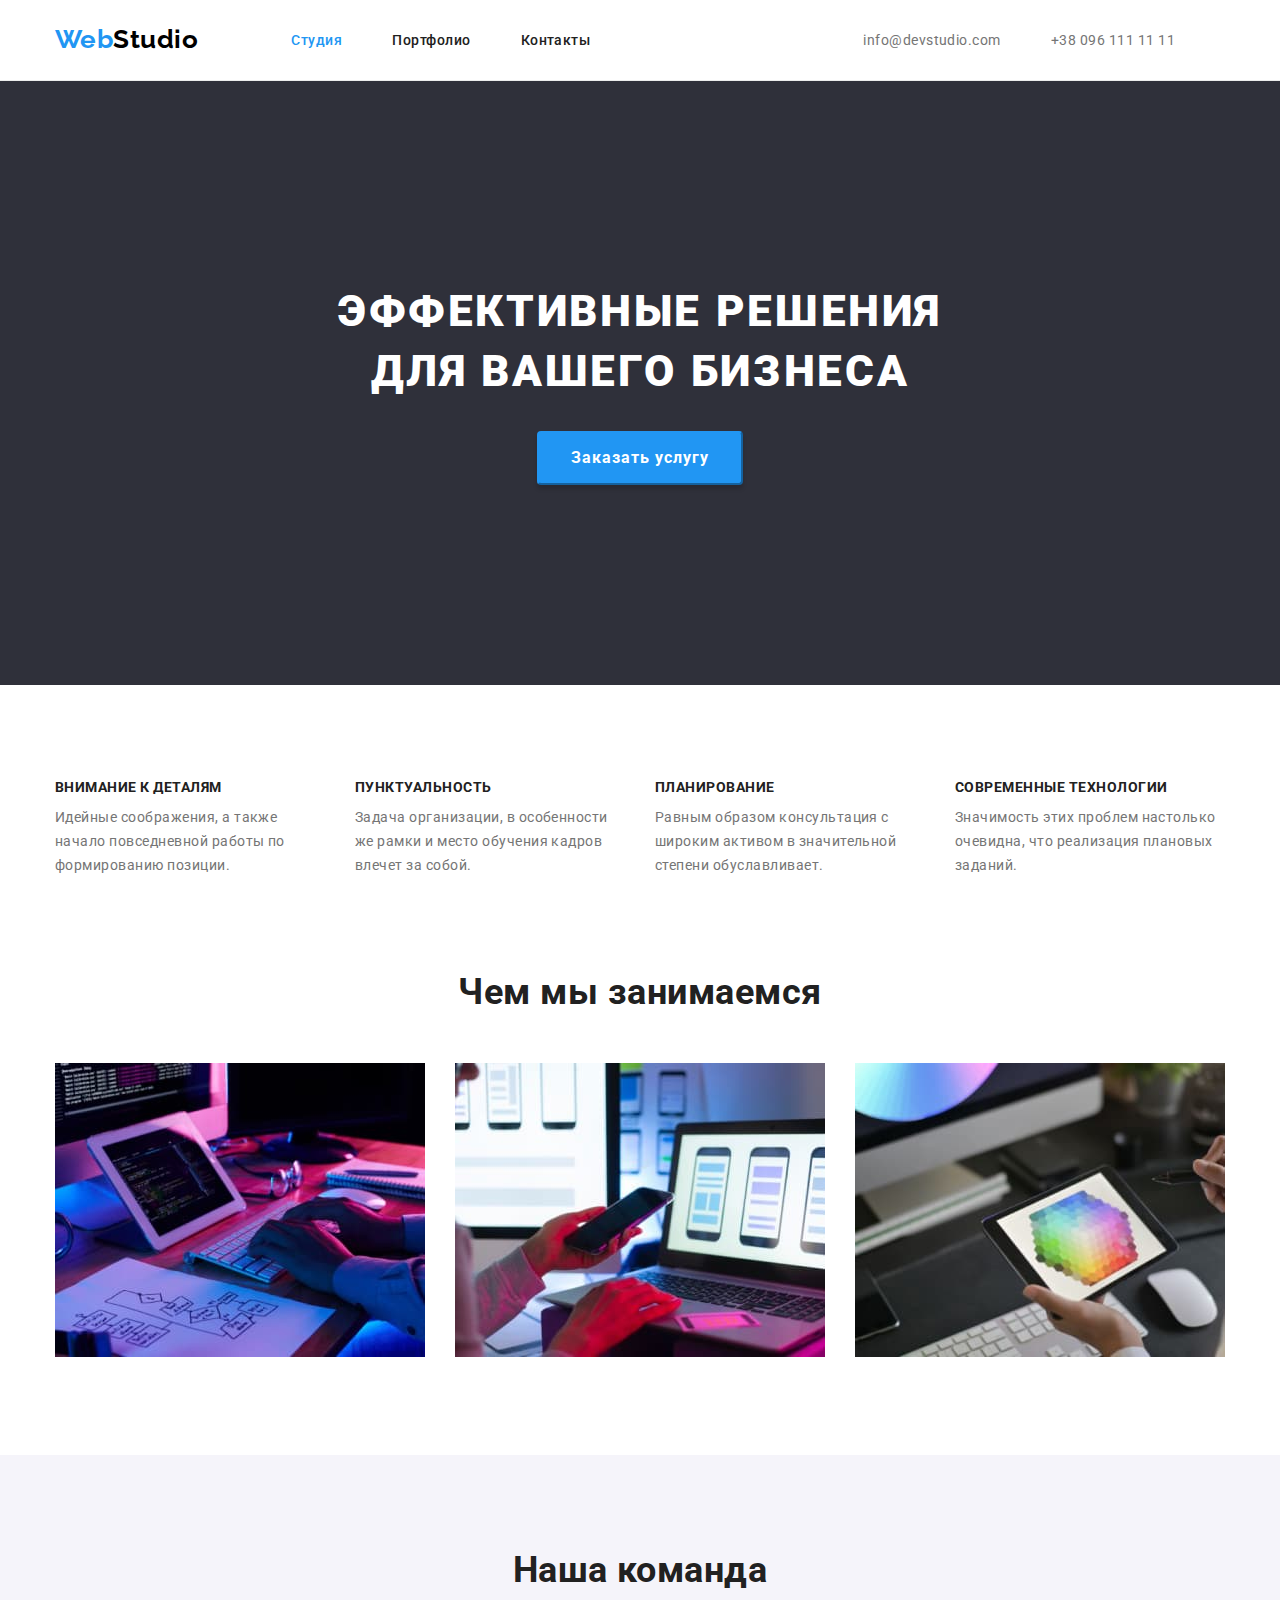
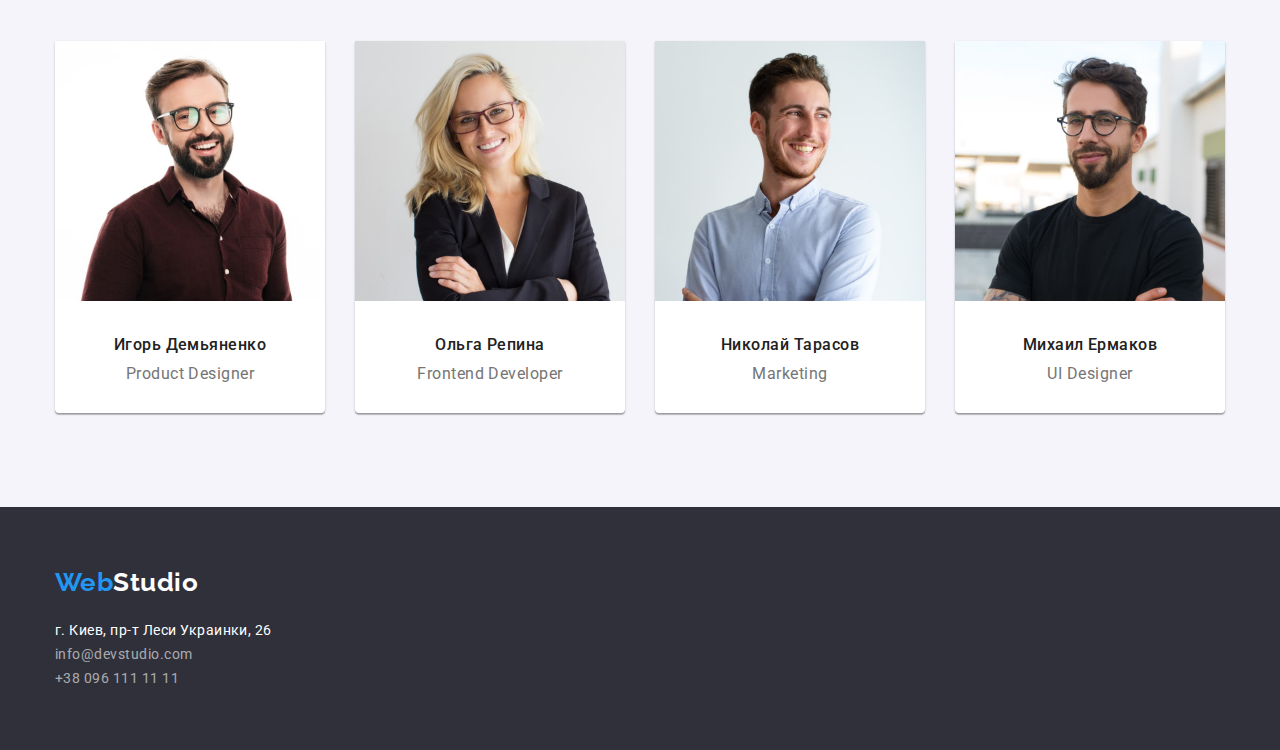
==== index.html @ a9035e8a "clone hw3" ====
<!DOCTYPE html>
<html lang="ru">
  <head>
    <meta charset="UTF-8" />
    <meta http-equiv="X-UA-Compatible" content="IE=edge" />
    <meta name="viewport" content="width=device-width, initial-scale=1.0" />
    <link rel="preconnect" href="https://fonts.googleapis.com" />
    <link rel="preconnect" href="https://fonts.gstatic.com" crossorigin />
    <link
      href="https://fonts.googleapis.com/css2?family=Raleway:wght@700&family=Roboto:wght@400;500;700;900&display=swap"
      rel="stylesheet"
    />
    <title>WebStudio</title>
    <link
      rel="stylesheet"
      href="https://cdnjs.cloudflare.com/ajax/libs/modern-normalize/1.0.0/modern-normalize.min.css"
    />
    <link rel="stylesheet" href="./css/styles.css" />
  </head>

  <!--  ===== HEADER ===== -->

  <body>
    <header class="header">
      <div class="container navigation">
        <nav class="navigation">
          <a class="logo" href="./index.html"
            >Web<span class="studio">Studio</span></a
          >

          <ul class="header-list navigation">
            <li class="header-list-item">
              <a class="header-link-current" href="./index.html">Студия</a>
            </li>
            <li class="header-list-item">
              <a class="header-link" href="./portfolio.html">Портфолио</a>
            </li>
            <li class="header-list-item">
              <a class="header-link" href="/">Контакты</a>
            </li>
          </ul>
        </nav>

        <ul class="header-contacts navigation">
          <li class="header-contacts-item">
            <a class="header-email" href="mailto:info@devstudio.com"
              >info@devstudio.com</a
            >
          </li>
          <li class="header-contacts-item">
            <a class="header-tel" href="tel:+380961111111">+38 096 111 11 11</a>
          </li>
        </ul>
      </div>
    </header>

    <!--  ===== HERO ===== -->

    <section class="hero">
      <h1 class="hero-title">
        Эффективные решения <br />
        для вашего бизнеса
      </h1>
      <button class="hero-button">Заказать услугу</button>
    </section>

    <!-- ====== FEATURES ===== -->

    <section class="features section">
      <div class="container">
        <h2 hidden class="features-title">features</h2>
        <ul class="features-list features">
          <li class="features-list-item">
            <h3 class="features-list-title">Внимание к деталям</h3>
            <p class="features-text">
              Идейные соображения, а также начало повседневной работы по
              формированию позиции.
            </p>
          </li>
          <li class="features-list-item">
            <h3 class="features-list-title">Пунктуальность</h3>
            <p class="features-text">
              Задача организации, в особенности же рамки и место обучения кадров
              влечет за собой.
            </p>
          </li>
          <li class="features-list-item">
            <h3 class="features-list-title">Планирование</h3>
            <p class="features-text">
              Равным образом консультация с широким активом в значительной
              степени обуславливает.
            </p>
          </li>
          <li class="features-list-item">
            <h3 class="features-list-title">Современные технологии</h3>
            <p class="features-text">
              Значимость этих проблем настолько очевидна, что реализация
              плановых заданий.
            </p>
          </li>
        </ul>
      </div>
    </section>

    <!-- ===== ABOUT ====== -->

    <section class="about section padding">
      <div class="container">
        <h2 class="about-title">Чем мы занимаемся</h2>
        <ul class="about-list">
          <li class="about-list-item">
            <img
              src="./images/img_1.jpg"
              alt="programer-working-his-desk-office"
              width="370"
            />
          </li>
          <li class="about-list-item">
            <img
              src="./images/img_2.jpg"
              alt="developing-application-smartphones"
              width="370"
            />
          </li>
          <li class="about-list-item">
            <img
              src="./images/img_3.jpg"
              alt="creative-artist-web-design"
              width="370"
            />
          </li>
        </ul>
      </div>
    </section>

    <!-- ===== TEAM ===== -->

    <section class="team section">
      <h2 class="team-title container">Наша команда</h2>
      <div class="container">
        <ul class="team-list">
          <li class="team-list-item">
            <img src="./images/pd.jpg" alt="Product Designer" width="270" />
            <div class="div-team">
              <h3 class="team-name">Игорь Демьяненко</h3>
              <p class="team-position">Product Designer</p>
            </div>
          </li>
          <li class="team-list-item">
            <img src="./images/fd.jpg" alt="Frontend Developer" width="270" />
            <div class="div-team">
              <h3 class="team-name">Ольга Репина</h3>
              <p class="team-position">Frontend Developer</p>
            </div>
          </li>
          <li class="team-list-item">
            <img src="./images/Marketing.jpg" alt="Marketing" width="270" />
            <div class="div-team">
              <h3 class="team-name">Николай Тарасов</h3>
              <p class="team-position">Marketing</p>
            </div>
          </li>
          <li class="team-list-item">
            <img src="./images/ui.jpg" alt="UI Designer" width="270" />
            <div class="div-team">
              <h3 class="team-name">Михаил Ермаков</h3>
              <p class="team-position">UI Designer</p>
            </div>
          </li>
        </ul>
      </div>
    </section>

    <!-- ===== FOOTER ===== -->

    <footer class="footer">
      <div class="container">
        <a class="footer-logo" href="./index.html"
          >Web<span class="footer-studio">Studio</span></a
        >
        <address class="address">
          <ul class="address-list">
            <li class="address-item">
              <a
                class="address-link"
                href="https://goo.gl/maps/VYnGPaPWPmDUomws7"
                target="_blank"
                rel="noopener nofollow no referrer"
              >
                г. Киев, пр-т Леси Украинки, 26</a
              >
            </li>
            <li class="address-item">
              <a class="footer-mail" href="mailto:info@devstudio.com"
                >info@devstudio.com</a
              >
            </li>
            <li class="address-item">
              <a class="footer-tel" href="tel:+380961111111"
                >+38 096 111 11 11</a
              >
            </li>
          </ul>
        </address>
      </div>
    </footer>
  </body>
</html>
---- css/styles.css ----
:root {
  --main-color: #212121;
  --subcolor: #757575;
  --accent-color: #2196f3;
  --bg-color: #ffffff;
  --bgc-hero: #2f303a;
  --bgc-btn-hover: #188ce8;
  --logo-studio: #000000;
  --bgc-team: #f5f4fa;
  --bgc-footer: #2f303a;
  --bgc-filter-btn: #f5f4fa;
}

/* ======= Body ======= */

* {
  margin: 0;
  padding: 0;
  list-style: none;
}

*,
*::before,
*::after {
  box-sizing: border-box;
}

body {
  font-family: "Roboto", sans-serif;
  background-color: var(--bg-color);
  letter-spacing: 0.03em;
  line-height: 1.14;
}

.container {
  width: 1200px;
  margin-left: auto;
  margin-right: auto;
  padding-left: 15px;
  padding-right: 15px;
}

.section {
  padding-top: 94px;
  padding-bottom: 94px;
}

/* ======= Header ======= */

.header {
  display: flex;
  align-items: center;
  border-bottom: 1px solid #ececec;
}

.navigation {
  display: flex;
  align-items: center;
}

.logo {
  font-family: "Raleway", sans-serif;
  font-weight: 700;
  font-size: 26px;
  line-height: calc(31 / 26);
  text-decoration: none;
  color: var(--accent-color);
  padding-top: 24px;
  padding-bottom: 25px;
}

.studio {
  color: var(--logo-studio);
}

.header-list,
.header-contacts {
  list-style: none;
}
.header-list {
  margin-left: 93px;
}

.header-list-item:not(:last-child) {
  margin-right: 50px;
}

.header-link {
  font-weight: 500;
  font-size: 14px;
  text-decoration: none;
  color: var(--main-color);
  padding-top: 32px;
  padding-bottom: 32px;
}

.header-link:hover,
.header-link:focus,
.header-link-current {
  font-weight: 500;
  font-size: 14px;
  color: var(--accent-color);
}

.header-link-current {
  text-decoration: none;
  padding-top: 32px;
  padding-bottom: 32px;
}

.header-contacts {
  margin-left: auto;
}

.header-contacts-item {
  margin-right: 50px;
}

.header-email,
.header-tel {
  font-size: 14px;
  color: var(--subcolor);
  text-decoration: none;
  padding-top: 32px;
  padding-bottom: 32px;
}

.header-email:hover,
.header-email:focus,
.header-tel:hover,
.header-tel:focus {
  color: var(--accent-color);
}

/* ======= HERO ======= */
.hero {
  background: var(--bgc-hero);
  text-align: center;
  padding-top: 200px;
  padding-bottom: 200px;
}

.hero-title {
  color: var(--bg-color);
  font-weight: 900;
  font-size: 44px;
  line-height: calc(60 / 44);
  letter-spacing: 0.06em;
  text-transform: uppercase;
  margin-bottom: 30px;
}

.hero-button {
  border-radius: 4px;
  padding: 10px 32px;
  min-width: 200px;

  color: var(--bg-color);
  background-color: var(--accent-color);
  border-color: var(--accent-color);

  font-family: inherit;
  font-weight: 700;
  font-size: 16px;
  line-height: calc(30 / 16);
  letter-spacing: 0.06em;
  box-shadow: 0px 4px 4px rgba(0, 0, 0, 0.15);

  display: inline-block;
  align-items: center;
  text-align: center;
  cursor: pointer;
}

.hero-button:hover,
.hero-button:focus {
  background-color: var(--bgc-btn-hover);
  border-color: var(--bgc-btn-hover);
}

/* ======= FEATURES ======= */

.features {
  display: flex;
  align-items: center;
}

.features-list-item:not(:last-child) {
  margin-right: 30px;
}
.features-list-item {
  min-width: 270px;
}

.features-list-title {
  font-weight: 700;
  font-size: 14px;
  line-height: calc(16 / 14);
  text-transform: uppercase;
  margin-bottom: 10px;

  color: var(--main-color);
}

.features-text {
  font-weight: 400;
  font-size: 14px;
  line-height: calc(24 / 14);
  color: var(--subcolor);
}

/* ======= ABOUT ======= */
.padding {
  padding-top: 0%;
}

.about-title {
  font-weight: 700;
  font-size: 36px;
  line-height: calc(42 / 36);
  text-align: center;
  color: var(--main-color);
  margin-bottom: 50px;
}

.about-list {
  display: flex;
  align-items: center;
  list-style: none;
}

.about-list-item:not(:last-child) {
  margin-right: 30px;
}
/* ======= TEAM ======= */

.team {
  background: var(--bgc-team);
}

.team-title {
  font-weight: 700;
  font-size: 36px;
  line-height: calc(42 / 36);
  text-align: center;
  color: var(--main-color);
  padding-bottom: 50px;
}

.team-list {
  list-style: none;
  display: flex;
}

.team-list-item {
  width: 270px;
  left: 215px;
  top: 1635px;
  background-color: var(--bg-color);
  margin-right: 30px;
  box-shadow: 0px 1px 3px rgba(0, 0, 0, 0.12), 0px 1px 1px rgba(0, 0, 0, 0.14),
    0px 2px 1px rgba(0, 0, 0, 0.2);
  border-radius: 0px 0px 4px 4px;
}

.team-name {
  font-weight: 500;
  font-size: 16px;
  line-height: calc(19 / 16);
  text-align: center;
  color: var(--main-color);
}

.team-position {
  font-weight: 400;
  font-size: 16px;
  line-height: calc(19 / 16);
  text-align: center;
  color: var(--subcolor);
  padding-top: 10px;
}

.div-team {
  padding-top: 30px;
  padding-bottom: 30px;
}

/* ======= Footer ======= */

.footer {
  background: var(--bgc-footer);
  padding-top: 60px;
  padding-bottom: 60px;
}

.footer-logo {
  font-family: "Raleway";
  font-weight: 700;
  font-size: 26px;
  line-height: calc(31 / 26);
  text-decoration: none;
  color: var(--accent-color);
}

.footer-studio {
  color: var(--bg-color);
}

.address-list {
  margin-top: 20px;
  list-style: none;
}

.address-link {
  text-decoration: none;
  font-family: inherit;
  font-style: normal;
  font-weight: 400;
  font-size: 14px;
  line-height: calc(24 / 14);
  letter-spacing: inherit;
  color: var(--bg-color);
  margin-bottom: 9px;
}

.footer-tel,
.footer-mail {
  text-decoration: none;
  font-family: inherit;
  font-style: normal;
  font-weight: 400;
  font-size: 14px;
  line-height: calc(24 / 14);
  letter-spacing: inherit;
  margin-bottom: 9px;

  color: rgba(255, 255, 255, 0.6);
}

.footer-tel:hover,
.footer-mail:hover,
.footer-tel:focus,
.footer-mail:focus {
  color: var(--accent-color);
}

/* ===== PORTFOLIO ====== */
.filter-list {
  list-style: none;
  display: flex;
  justify-content: center;
  margin-bottom: 50px;
}

.filter-button {
  font-family: inherit;
  font-weight: 500;
  font-size: 16px;
  line-height: calc(26 / 16);
  letter-spacing: inherit;
  color: var(--main-color);
  cursor: pointer;
  background: var(--bgc-filter-btn);
  text-align: center;
  margin-left: 8px;
  padding-left: 22px;
  padding-right: 22px;
  padding-top: 6px;
  padding-bottom: 6px;
  border-radius: 4px;
  border: solid 1px #eeeeee;
  box-shadow: 0px 4px 4px rgba(0, 0, 0, 0.25);
}

.filter-button:hover,
.filter-button:focus {
  color: var(--bg-color);
  background-color: var(--accent-color);
  border-color: #2196f3;
}

.filter-button-current {
  font-family: inherit;
  font-weight: 500;
  font-size: 16px;
  line-height: calc(26 / 16);
  text-align: center;
  letter-spacing: inherit;
  cursor: pointer;
  padding-left: 22px;
  padding-right: 22px;
  padding-top: 6px;
  padding-bottom: 6px;

  border-color: #2196f3;
  color: var(--bg-color);
  background-color: var(--accent-color);
  box-shadow: 0px 3px 1px rgba(0, 0, 0, 0.1), 0px 1px 2px rgba(0, 0, 0, 0.08),
    0px 2px 2px rgba(0, 0, 0, 0.12);
  border-radius: 4px;
}

/* ===== WORKS ====== */

.works-list {
  list-style: none;
  display: flex;
  flex-wrap: wrap;
}

.works-title {
  font-weight: 700;
  font-size: 18px;
  line-height: calc(36 / 18);
  letter-spacing: 0.06em;
  color: var(--main-color);
  padding-bottom: 4px;
}

.works-text {
  font-weight: 400;
  font-size: 16px;
  line-height: calc(30 / 16);
  color: var(--subcolor);
}

.works-list-item {
  background-color: var(--bg-color);
  border: 1px solid #eeeeee;
  width: 370px;
  margin-right: 30px;
  margin-bottom: 30px;
}

.works-list-item:not(:last-child) {
  margin-right: 30px;
}

.works-list-item:nth-child(3n) {
  margin-right: 0px;
}

.works-list-item:nth-last-child(-n + 3) {
  margin-bottom: 0px;
}

.div-works {
  padding-top: 20px;
  padding-bottom: 20px;
  padding-left: 24px;
  padding-right: 24px;
}
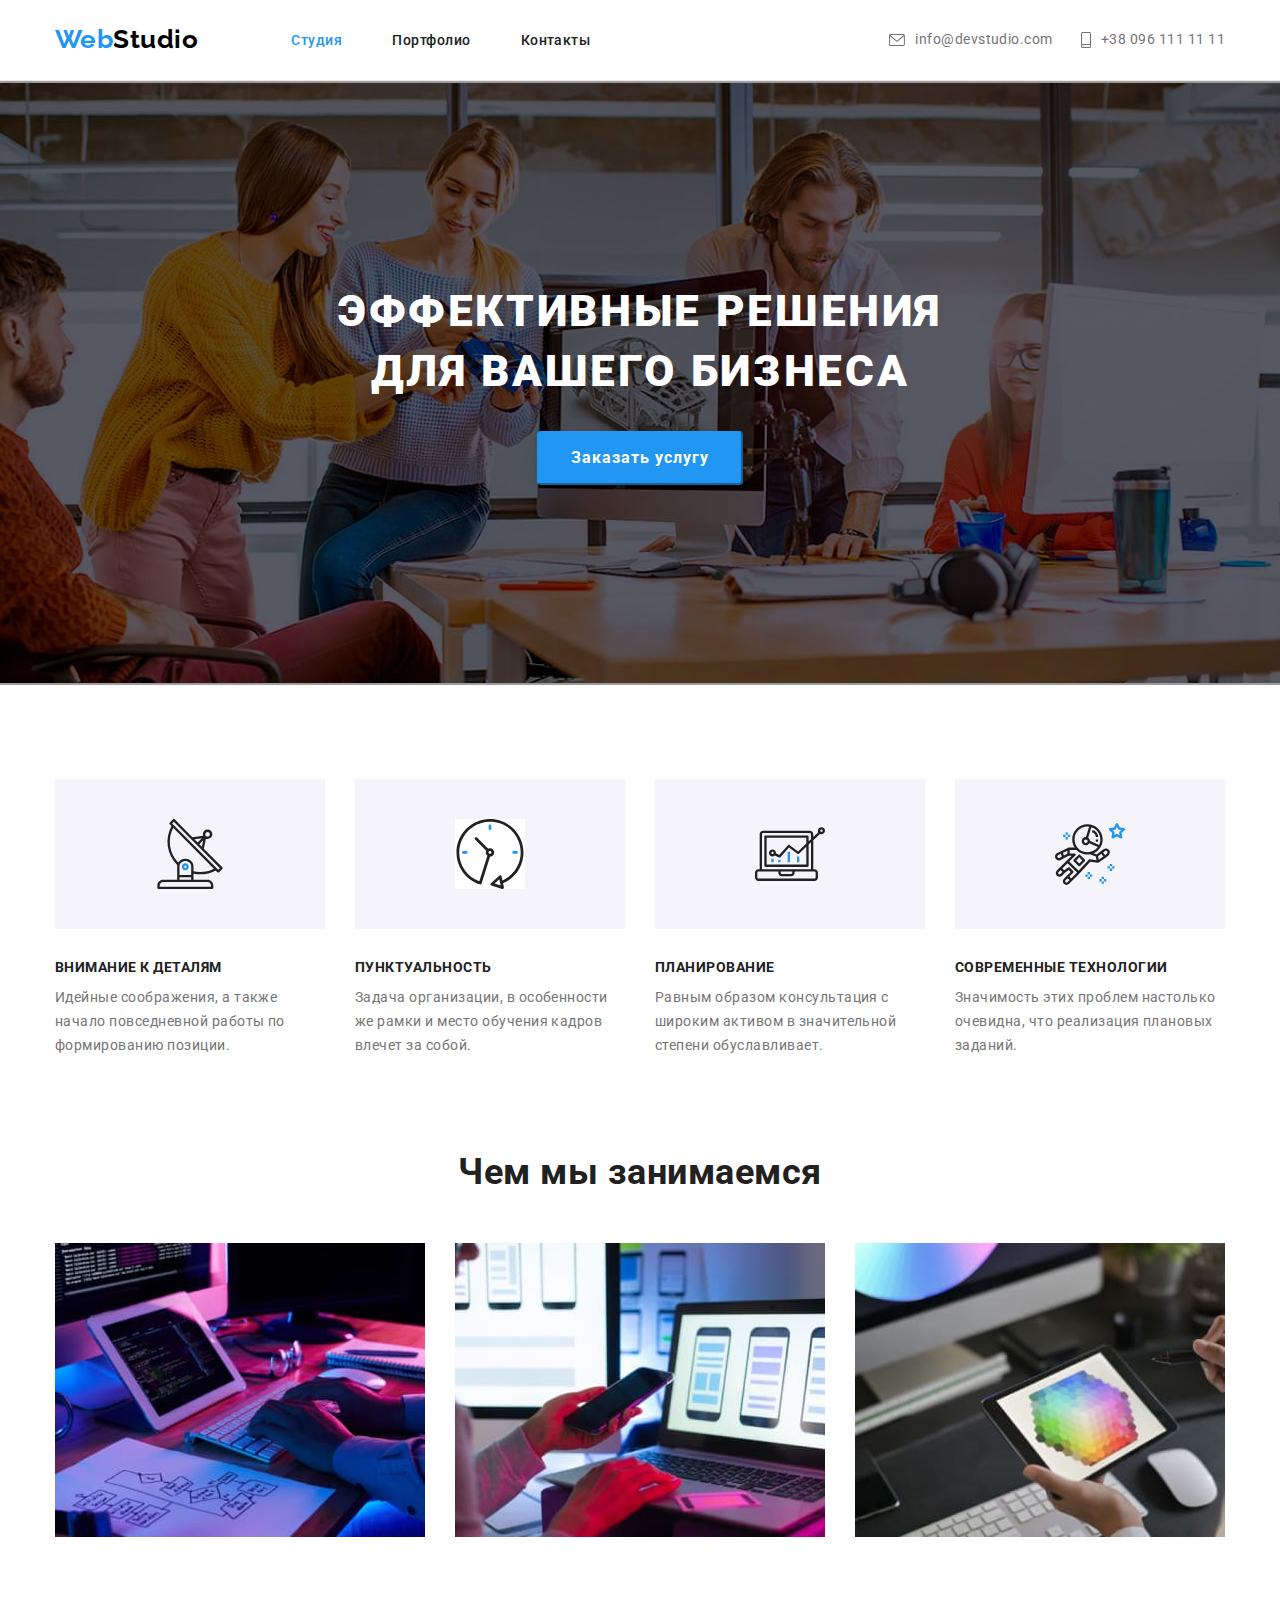
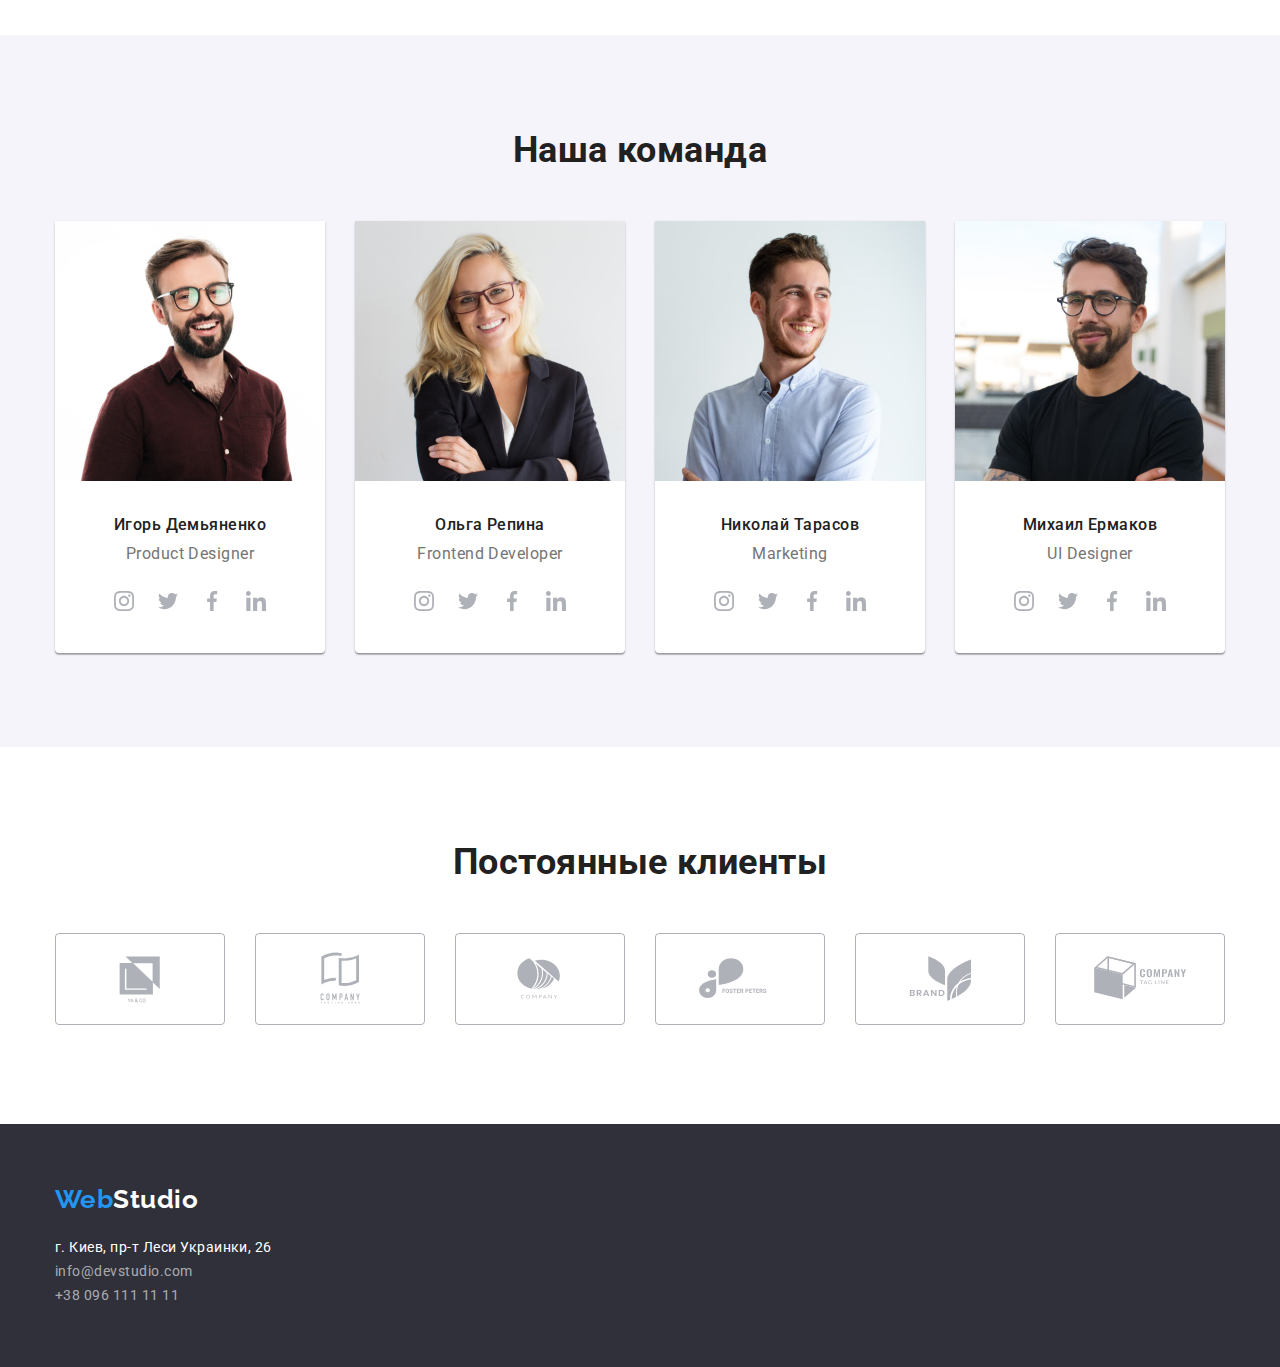
==== commit 6c9095bb: "almost..." ====
--- a/index.html
+++ b/index.html
@@ -43,12 +43,19 @@
 
         <ul class="header-contacts navigation">
           <li class="header-contacts-item">
-            <a class="header-email" href="mailto:info@devstudio.com"
+            <a class="header-email" href="mailto:info@devstudio.com">
+              <svg class="email-icon">
+                <use href="./images/icons.svg#envelope"></use></svg
               >info@devstudio.com</a
             >
           </li>
           <li class="header-contacts-item">
-            <a class="header-tel" href="tel:+380961111111">+38 096 111 11 11</a>
+            <a class="header-tel" href="tel:+380961111111">
+              <svg class="phone-icon">
+                <use href="./images/icons.svg#phone"></use>
+              </svg>
+              +38 096 111 11 11</a
+            >
           </li>
         </ul>
       </div>
@@ -69,6 +76,29 @@
     <section class="features section">
       <div class="container">
         <h2 hidden class="features-title">features</h2>
+        <ul class="clients-list">
+          <li class="clients-list-item">
+            <svg class="clients-icon">
+              <use href="./images/icons.svg#antenna"></use>
+            </svg>
+          </li>
+          <li class="clients-list-item">
+            <svg class="clients-icon">
+              <use href="./images/icons.svg#clock"></use>
+            </svg>
+          </li>
+          <li class="clients-list-item">
+            <svg class="clients-icon">
+              <use href="./images/icons.svg#diagram"></use>
+            </svg>
+          </li>
+          <li class="clients-list-item">
+            <svg class="clients-icon">
+              <use href="./images/icons.svg#astronaut"></use>
+            </svg>
+          </li>
+        </ul>
+
         <ul class="features-list features">
           <li class="features-list-item">
             <h3 class="features-list-title">Внимание к деталям</h3>
@@ -144,6 +174,33 @@
             <div class="div-team">
               <h3 class="team-name">Игорь Демьяненко</h3>
               <p class="team-position">Product Designer</p>
+              <ul class="social-net-list">
+                <li class="social-net-item">
+                  <a class="social-link" href="http://www.instagram.com">
+                    <svg class="social-net-icon" width="20" height="20">
+                      <use href="./images/icons.svg#instagram"></use>
+                    </svg>
+                  </a>
+                </li>
+                <li class="social-net-item">
+                  <a class="social-link" href="http://www.twitter.com"
+                    ><svg class="social-net-icon" width="20" height="20">
+                      <use href="./images/icons.svg#twitter"></use></svg
+                  ></a>
+                </li>
+                <li class="social-net-item">
+                  <a class="social-link" href="http://www.facebook.com"
+                    ><svg class="social-net-icon" width="20" height="20">
+                      <use href="./images/icons.svg#fb"></use></svg
+                  ></a>
+                </li>
+                <li class="social-net-item">
+                  <a class="social-link" href="http://www.linkedin.com"
+                    ><svg class="social-net-icon" width="20" height="20">
+                      <use href="./images/icons.svg#linkedin"></use></svg
+                  ></a>
+                </li>
+              </ul>
             </div>
           </li>
           <li class="team-list-item">
@@ -151,6 +208,33 @@
             <div class="div-team">
               <h3 class="team-name">Ольга Репина</h3>
               <p class="team-position">Frontend Developer</p>
+              <ul class="social-net-list">
+                <li>
+                  <a class="social-link" href="http://www.instagram.com">
+                    <svg class="social-net-icon" width="20" height="20">
+                      <use href="./images/icons.svg#instagram"></use>
+                    </svg>
+                  </a>
+                </li>
+                <li>
+                  <a class="social-link" href="http://www.twitter.com"
+                    ><svg class="social-net-icon" width="20" height="20">
+                      <use href="./images/icons.svg#twitter"></use></svg
+                  ></a>
+                </li>
+                <li>
+                  <a class="social-link" href="http://www.facebook.com"
+                    ><svg class="social-net-icon" width="20" height="20">
+                      <use href="./images/icons.svg#fb"></use></svg
+                  ></a>
+                </li>
+                <li>
+                  <a class="social-link" href="http://www.linkedin.com"
+                    ><svg class="social-net-icon" width="20" height="20">
+                      <use href="./images/icons.svg#linkedin"></use></svg
+                  ></a>
+                </li>
+              </ul>
             </div>
           </li>
           <li class="team-list-item">
@@ -158,6 +242,33 @@
             <div class="div-team">
               <h3 class="team-name">Николай Тарасов</h3>
               <p class="team-position">Marketing</p>
+              <ul class="social-net-list">
+                <li>
+                  <a class="social-link" href="http://www.instagram.com">
+                    <svg class="social-net-icon" width="20" height="20">
+                      <use href="./images/icons.svg#instagram"></use>
+                    </svg>
+                  </a>
+                </li>
+                <li>
+                  <a class="social-link" href="http://www.twitter.com"
+                    ><svg class="social-net-icon" width="20" height="20">
+                      <use href="./images/icons.svg#twitter"></use></svg
+                  ></a>
+                </li>
+                <li>
+                  <a class="social-link" href="http://www.facebook.com"
+                    ><svg class="social-net-icon" width="20" height="20">
+                      <use href="./images/icons.svg#fb"></use></svg
+                  ></a>
+                </li>
+                <li>
+                  <a class="social-link" href="http://www.linkedin.com"
+                    ><svg class="social-net-icon" width="20" height="20">
+                      <use href="./images/icons.svg#linkedin"></use></svg
+                  ></a>
+                </li>
+              </ul>
             </div>
           </li>
           <li class="team-list-item">
@@ -165,7 +276,79 @@
             <div class="div-team">
               <h3 class="team-name">Михаил Ермаков</h3>
               <p class="team-position">UI Designer</p>
+              <ul class="social-net-list">
+                <li>
+                  <a class="social-link" href="http://www.instagram.com">
+                    <svg class="social-net-icon" width="20" height="20">
+                      <use href="./images/icons.svg#instagram"></use>
+                    </svg>
+                  </a>
+                </li>
+                <li>
+                  <a class="social-link" href="http://www.twitter.com"
+                    ><svg class="social-net-icon" width="20" height="20">
+                      <use href="./images/icons.svg#twitter"></use></svg
+                  ></a>
+                </li>
+                <li>
+                  <a class="social-link" href="http://www.facebook.com"
+                    ><svg class="social-net-icon" width="20" height="20">
+                      <use href="./images/icons.svg#fb"></use></svg
+                  ></a>
+                </li>
+                <li>
+                  <a class="social-link" href="http://www.linkedin.com"
+                    ><svg class="social-net-icon" width="20" height="20">
+                      <use href="./images/icons.svg#linkedin"></use></svg
+                  ></a>
+                </li>
+              </ul>
             </div>
+          </li>
+        </ul>
+      </div>
+    </section>
+
+    <!-- ====== CUSTOMMERS ====== -->
+
+    <section class="custommers section">
+      <div class="container">
+        <h2 class="custommers-title">Постоянные клиенты</h2>
+        <ul class="custommers-list">
+          <li class="custommers-item">
+            <a class="custommers-link" href=""
+              ><svg class="custommers-icon" width="170" height="92">
+                <use href="./images/icons.svg#c1"></use></svg
+            ></a>
+          </li>
+          <li class="custommers-item"><a class="custommers-link" href=""
+              >
+            <svg class="custommers-icon" width="170" height="92">
+              <use href="./images/icons.svg#c2"></use>
+            </svg>
+          </li>
+          <li class="custommers-item"><a class="custommers-link" href=""
+              >
+            <svg class="custommers-icon" width="170" height="92">
+              <use href="./images/icons.svg#c3"></use>
+            </svg>
+          </li>
+          <li class="custommers-item"><a class="custommers-link" href=""
+              >
+            <svg class="custommers-icon" width="170" height="92">
+              <use href="./images/icons.svg#c4"></use>
+            </svg>
+          </li>
+          <li class="custommers-item"><a class="custommers-link" href=""
+              >
+            <svg class="custommers-icon" width="170" height="92">
+              <use href="./images/icons.svg#c5"></use>
+            </svg>
+          </li>
+          <li class="custommers-item">
+            <svg class="custommers-icon" width="170" height="92">
+              <use href="./images/icons.svg#c6"></use>
+            </svg>
           </li>
         </ul>
       </div>
--- a/css/styles.css
+++ b/css/styles.css
@@ -3,12 +3,13 @@
   --subcolor: #757575;
   --accent-color: #2196f3;
   --bg-color: #ffffff;
-  --bgc-hero: #2f303a;
+  --bgc-hero: #c4c4c4;
   --bgc-btn-hover: #188ce8;
   --logo-studio: #000000;
   --bgc-team: #f5f4fa;
   --bgc-footer: #2f303a;
   --bgc-filter-btn: #f5f4fa;
+  --svg-fill: #afb1b8;
 }
 
 /* ======= Body ======= */
@@ -112,8 +113,8 @@
   margin-left: auto;
 }
 
-.header-contacts-item {
-  margin-right: 50px;
+.header-email {
+  margin-right: 28px;
 }
 
 .header-email,
@@ -121,8 +122,9 @@
   font-size: 14px;
   color: var(--subcolor);
   text-decoration: none;
-  padding-top: 32px;
-  padding-bottom: 32px;
+  display: flex;
+  justify-content: center;
+  align-items: center;
 }
 
 .header-email:hover,
@@ -132,12 +134,57 @@
   color: var(--accent-color);
 }
 
+.header-email:hover .email-icon {
+  fill: var(--accent-color);
+}
+
+.header-email:focus .email-icon {
+  fill: var(--accent-color);
+}
+
+.header-tel:hover .phone-icon {
+  fill: var(--accent-color);
+}
+
+.header-tel:focus .phone-icon {
+  fill: var(--accent-color);
+}
+
+.header-contacts-item {
+  padding-top: 32px;
+  padding-bottom: 32px;
+}
+
+.email-icon {
+  width: 16px;
+  height: 12px;
+  margin-right: 10px;
+  fill: var(--subcolor);
+}
+
+.phone-icon {
+  width: 10px;
+  height: 16px;
+  margin-right: 10px;
+  fill: var(--subcolor);
+}
+
 /* ======= HERO ======= */
 .hero {
-  background: var(--bgc-hero);
+  background-color: var(--bgc-hero);
+  background-image: linear-gradient(
+      0deg,
+      rgba(0, 0, 0, 0.2),
+      rgba(0, 0, 0, 0.2)
+    ),
+    url(../images/hero-bg.jpg);
+  background-repeat: no-repeat;
+  background-position: center;
+  max-width: 1600px;
   text-align: center;
   padding-top: 200px;
   padding-bottom: 200px;
+  margin: 0;
 }
 
 .hero-title {
@@ -207,6 +254,28 @@
   font-size: 14px;
   line-height: calc(24 / 14);
   color: var(--subcolor);
+}
+
+.clients-list {
+  display: flex;
+}
+
+.clients-list-item {
+  display: flex;
+  margin-right: 30px;
+  margin-bottom: 30px;
+  width: 270px;
+  background-color: #f5f4fa;
+  justify-content: center;
+  align-items: center;
+}
+
+.clients-list-item:last-child {
+  margin-right: 0;
+}
+
+.clients-icon {
+  max-width: 70px;
 }
 
 /* ======= ABOUT ======= */
@@ -278,11 +347,99 @@
   text-align: center;
   color: var(--subcolor);
   padding-top: 10px;
+  padding-bottom: 16px;
 }
 
 .div-team {
   padding-top: 30px;
   padding-bottom: 30px;
+}
+.social-net-list {
+  display: flex;
+  justify-content: center;
+  align-items: center;
+}
+
+.social-net-icon {
+  display: flex;
+  justify-content: center;
+  align-items: center;
+}
+
+.social-net-icon {
+  fill: var(--svg-fill);
+}
+
+.social-net-icon:hover,
+.social-net-icon:focus {
+  background-color: var(--accent-color);
+  fill: var(--bg-color);
+}
+
+.social-link:hover,
+.social-link:focus {
+  background-color: var(--accent-color);
+  border-radius: 50%;
+}
+
+.social-link {
+  display: flex;
+  justify-content: center;
+  align-items: center;
+  cursor: pointer;
+  margin-right: 10px;
+  width: 44px;
+  height: 44px;
+}
+
+.social-link:last-child {
+  margin-right: 0px;
+}
+
+/* ======= Custommers ======= */
+
+.custommers {
+}
+
+.custommers-title {
+  font-weight: 700;
+  font-size: 36px;
+  line-height: calc(42 / 36);
+  text-align: center;
+  color: var(--main-color);
+  margin-bottom: 50px;
+}
+
+.custommers-list {
+  display: flex;
+  justify-content: center;
+  align-items: center;
+  list-style: none;
+}
+
+.custommers-item {
+  margin-right: 30px;
+}
+
+.custommers-item:last-child {
+  margin-right: 0;
+}
+.custommers-icon {
+  fill: var(--svg-fill);
+  border: 1px solid var(--svg-fill);
+  border-radius: 4px;
+}
+
+.custommers-link {
+  cursor: pointer;
+  width: 100%;
+  height: 100%;
+}
+
+.custommers-icon:hover,
+.custommers-icon:focus {
+  border-color: var(--accent-color);
+  fill: var(--accent-color);
 }
 
 /* ======= Footer ======= */
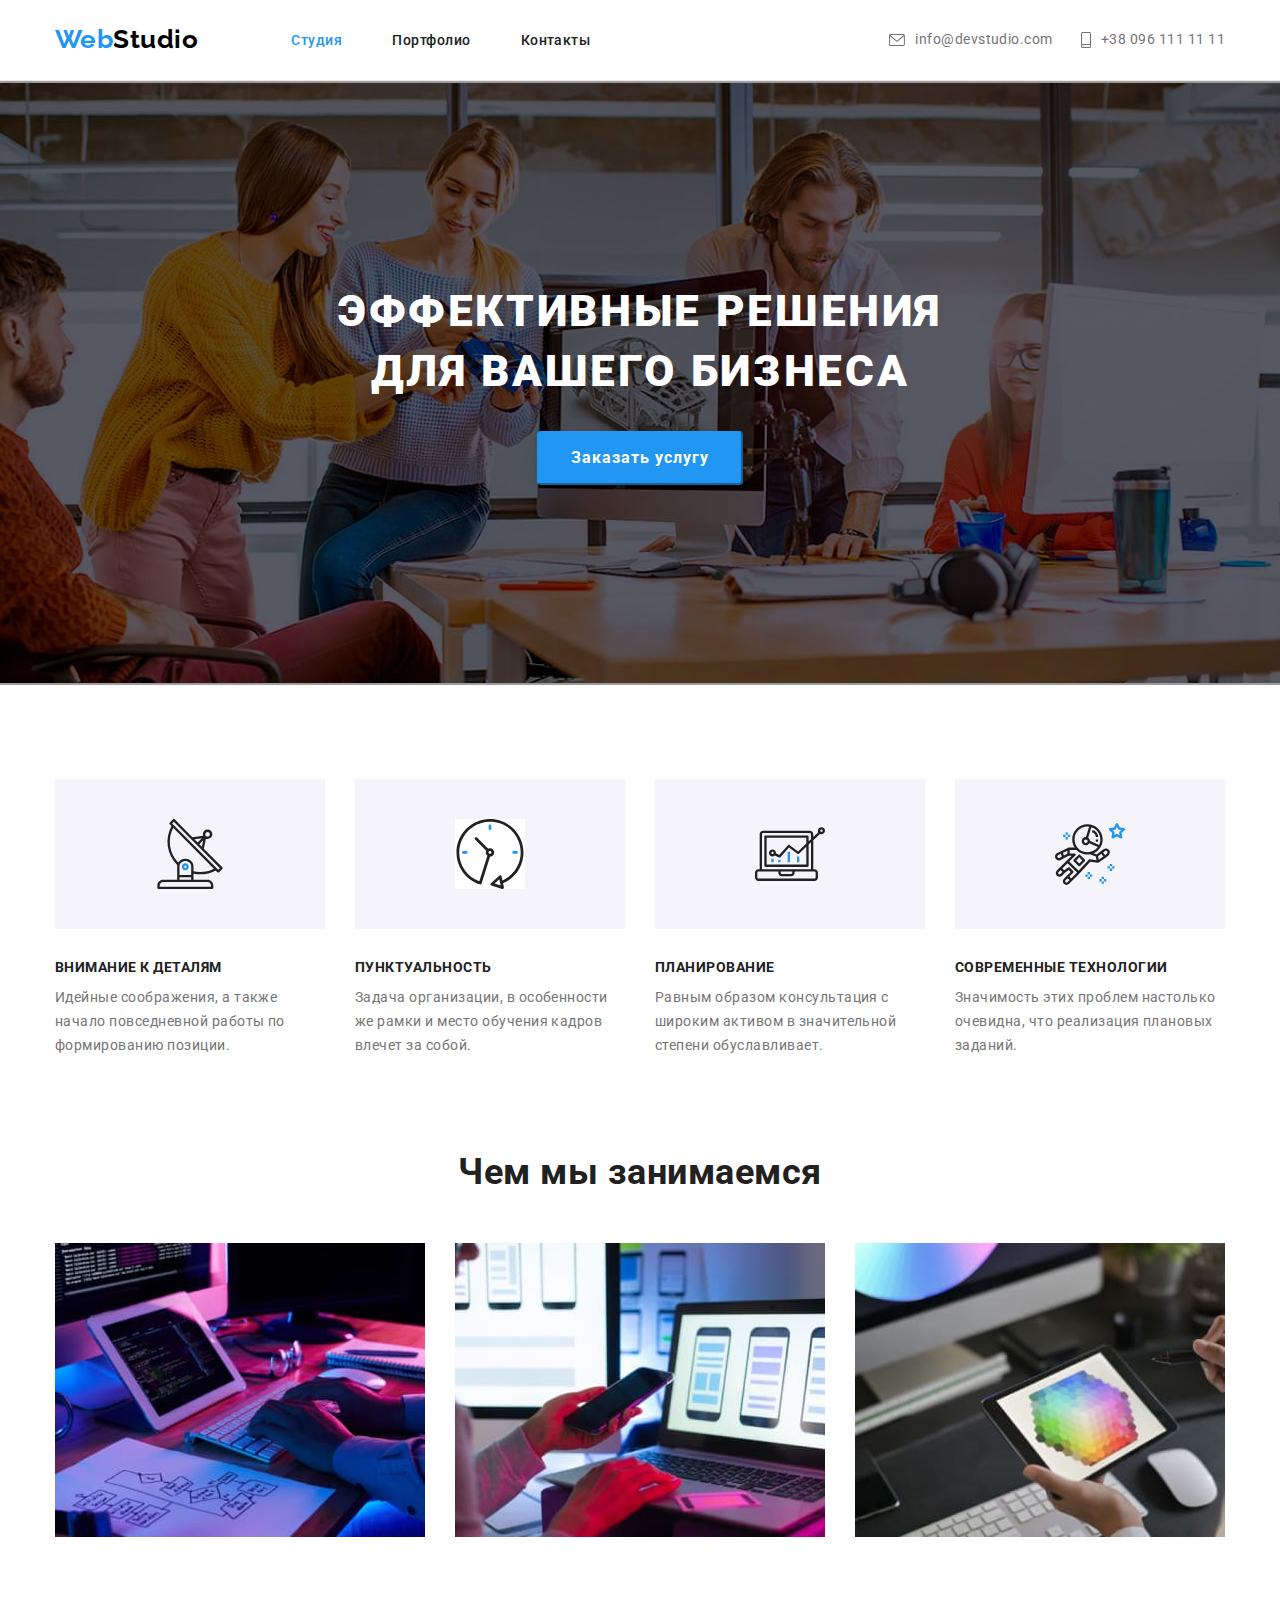
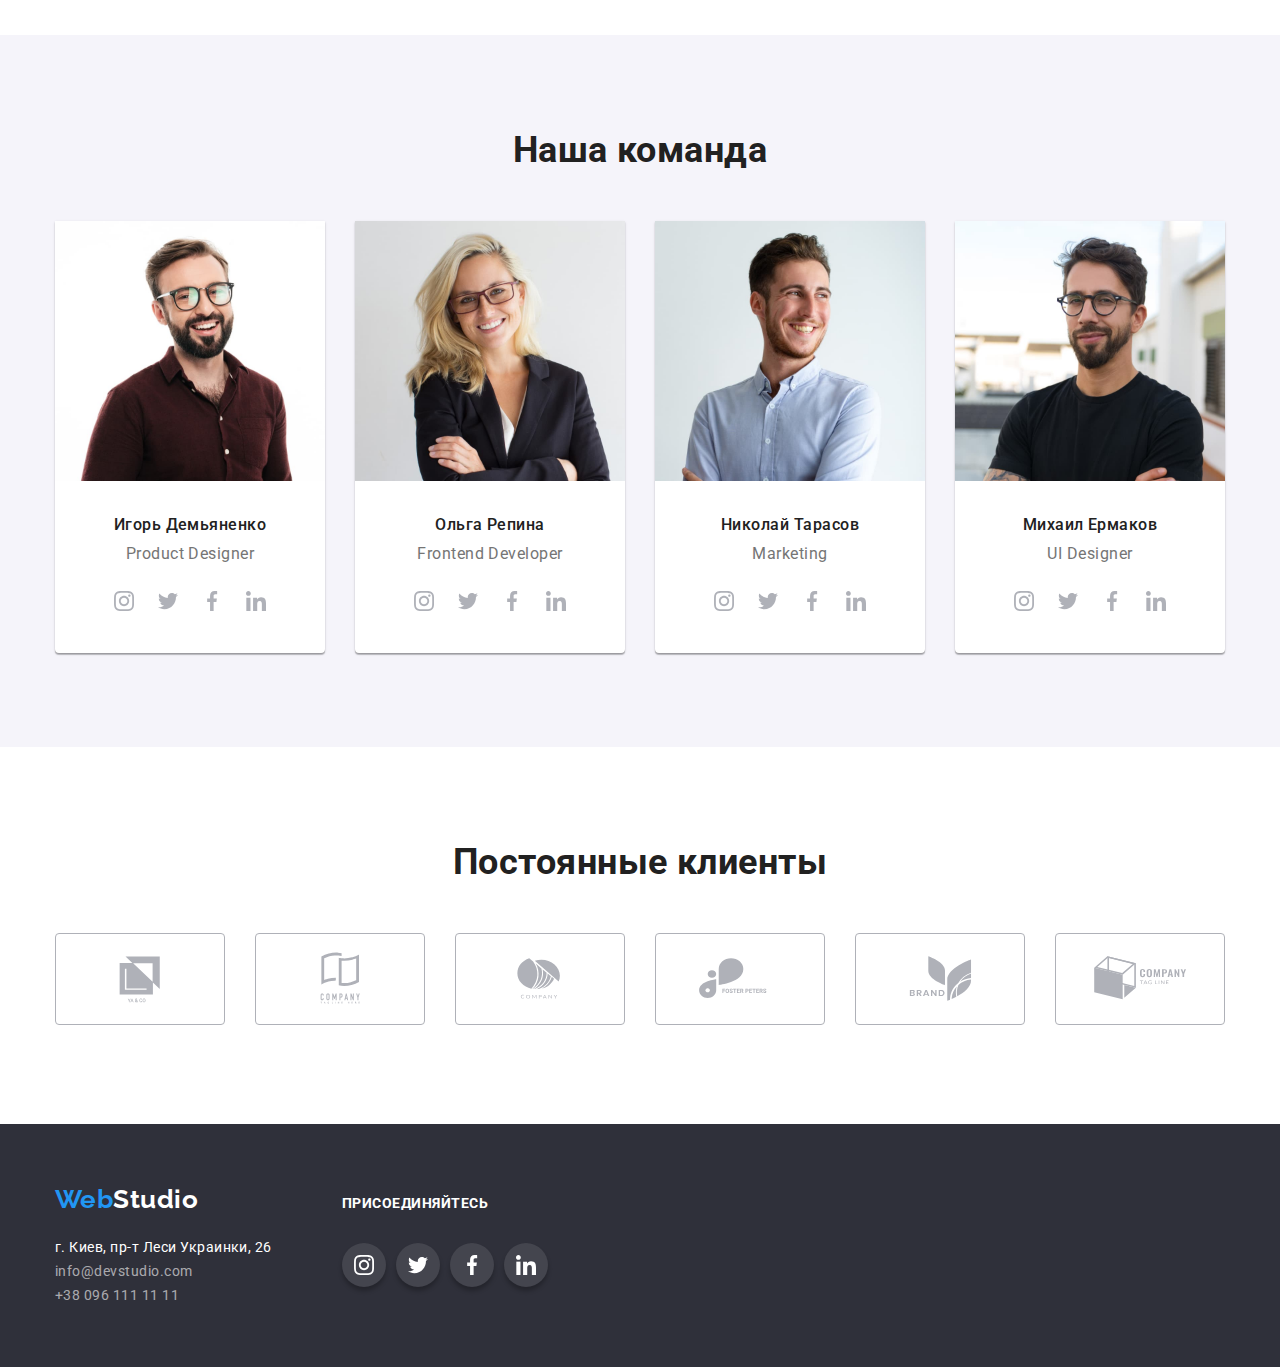
==== commit 9f0697d2: "HW-4" ====
--- a/index.html
+++ b/index.html
@@ -355,13 +355,14 @@
     </section>
 
     <!-- ===== FOOTER ===== -->
-
     <footer class="footer">
       <div class="container">
+        <div class="footer-position">
+      <div class="footer-contacts">
         <a class="footer-logo" href="./index.html"
-          >Web<span class="footer-studio">Studio</span></a
-        >
+          >Web<span class="footer-studio">Studio</span></a>
         <address class="address">
+          <div class="footer-position"> 
           <ul class="address-list">
             <li class="address-item">
               <a
@@ -384,7 +385,56 @@
               >
             </li>
           </ul>
+          </div>
         </address>
+      </div>
+
+<!-- ===== JOIN ===== -->
+
+      <div class="footer-join">
+        <p class="join-title">Присоединяйтесь</p>
+  <ul class="join-list">
+  <li class="join-list-item">
+    <a class="join-link" 
+    href="http://www.instagram.com">
+    <svg class="join-icon" width="20" height="20">
+      <use href="./images/icons.svg#insta">
+      </use>
+    </svg>
+  </a>
+  </li>
+  <li class="join-list-item">
+    <a class="join-link" 
+    href="http://www.twitter.com">
+    <svg class="join-icon" width="20" height="20">
+      <use href="./images/icons.svg#twtr">
+      </use>
+    </svg>
+  </a>
+  </li>
+  <li class="join-list-item">
+    <a class="join-link" 
+    href="http://www.facebook.com">
+    <svg class="join-icon" width="20" height="20">
+      <use href="./images/icons.svg#facebook">
+      </use>
+    </svg>
+  </a>
+</li>
+  <li class="join-list-item">
+    <a class="join-link" 
+    href="http://www.linkedin.com">
+    <svg class="join-icon" width="20" height="20">
+      <use href="./images/icons.svg#in">
+
+      </use>
+    </svg>
+  </a>
+</li>
+</ul>
+</div>
+      </div>
+      </div>
       </div>
     </footer>
   </body>
--- a/css/styles.css
+++ b/css/styles.css
@@ -398,9 +398,6 @@
 
 /* ======= Custommers ======= */
 
-.custommers {
-}
-
 .custommers-title {
   font-weight: 700;
   font-size: 36px;
@@ -430,12 +427,6 @@
   border-radius: 4px;
 }
 
-.custommers-link {
-  cursor: pointer;
-  width: 100%;
-  height: 100%;
-}
-
 .custommers-icon:hover,
 .custommers-icon:focus {
   border-color: var(--accent-color);
@@ -449,6 +440,12 @@
   padding-top: 60px;
   padding-bottom: 60px;
 }
+
+/* .footer-contacts {
+  display: flex;
+  justify-content: center;
+  align-items: baseline;
+} */
 
 .footer-logo {
   font-family: "Raleway";
@@ -499,6 +496,62 @@
 .footer-tel:focus,
 .footer-mail:focus {
   color: var(--accent-color);
+}
+
+/* ======= JOIN ======= */
+
+.footer-position {
+  display: flex;
+  align-items: baseline;
+  margin: 0;
+  padding: 0;
+}
+
+.footer-join {
+  margin-left: 70px;
+}
+
+.join-title {
+  color: var(--bg-color);
+  font-weight: 700;
+  font-size: 14px;
+  line-height: calc(60 / 44);
+  text-transform: uppercase;
+  margin-bottom: 30px;
+}
+
+.join-list {
+  display: flex;
+}
+
+.join-list-item {
+  margin-right: 10px;
+  fill: var(--bg-color);
+  width: 44px;
+  height: 44px;
+}
+.join-list-item:last-child {
+  margin-right: 0;
+}
+
+.join-link {
+  width: 100%;
+  height: 100%;
+  background: rgba(255, 255, 255, 0.1);
+  box-shadow: 0px 4px 4px rgba(0, 0, 0, 0.25);
+  border-radius: 50%;
+  display: flex;
+  align-items: center;
+  justify-content: center;
+}
+
+.join-link:hover,
+.join-link:focus {
+  background-color: var(--accent-color);
+}
+
+.join-icon {
+  fill: var(--bg-color);
 }
 
 /* ===== PORTFOLIO ====== */
@@ -607,3 +660,15 @@
   padding-left: 24px;
   padding-right: 24px;
 }
+
+.works-link {
+  text-decoration: none;
+}
+
+.works-list-item:focus,
+.works-list-item:hover {
+  background: #ffffff;
+  border: 1px solid #eeeeee;
+  box-shadow: 0px 1px 1px rgba(0, 0, 0, 0.12), 0px 4px 4px rgba(0, 0, 0, 0.06),
+    1px 4px 6px rgba(0, 0, 0, 0.16);
+}
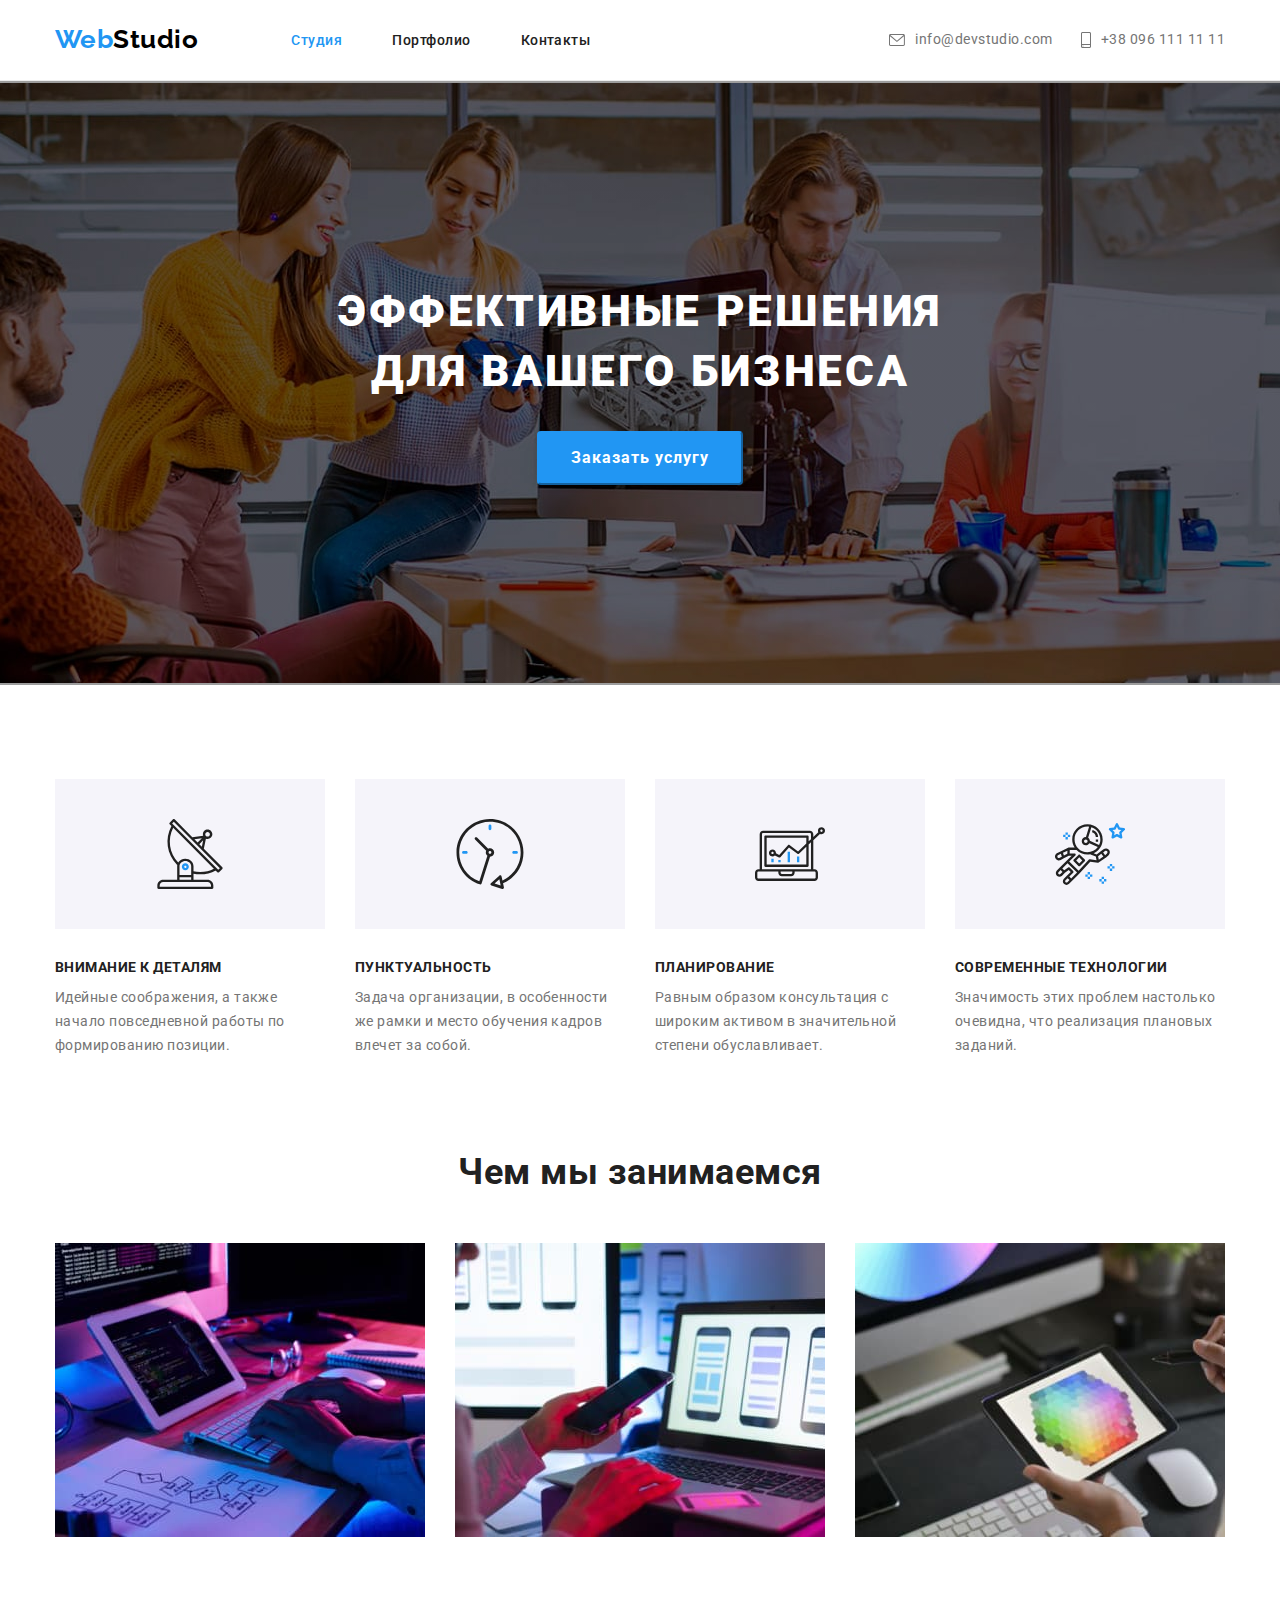
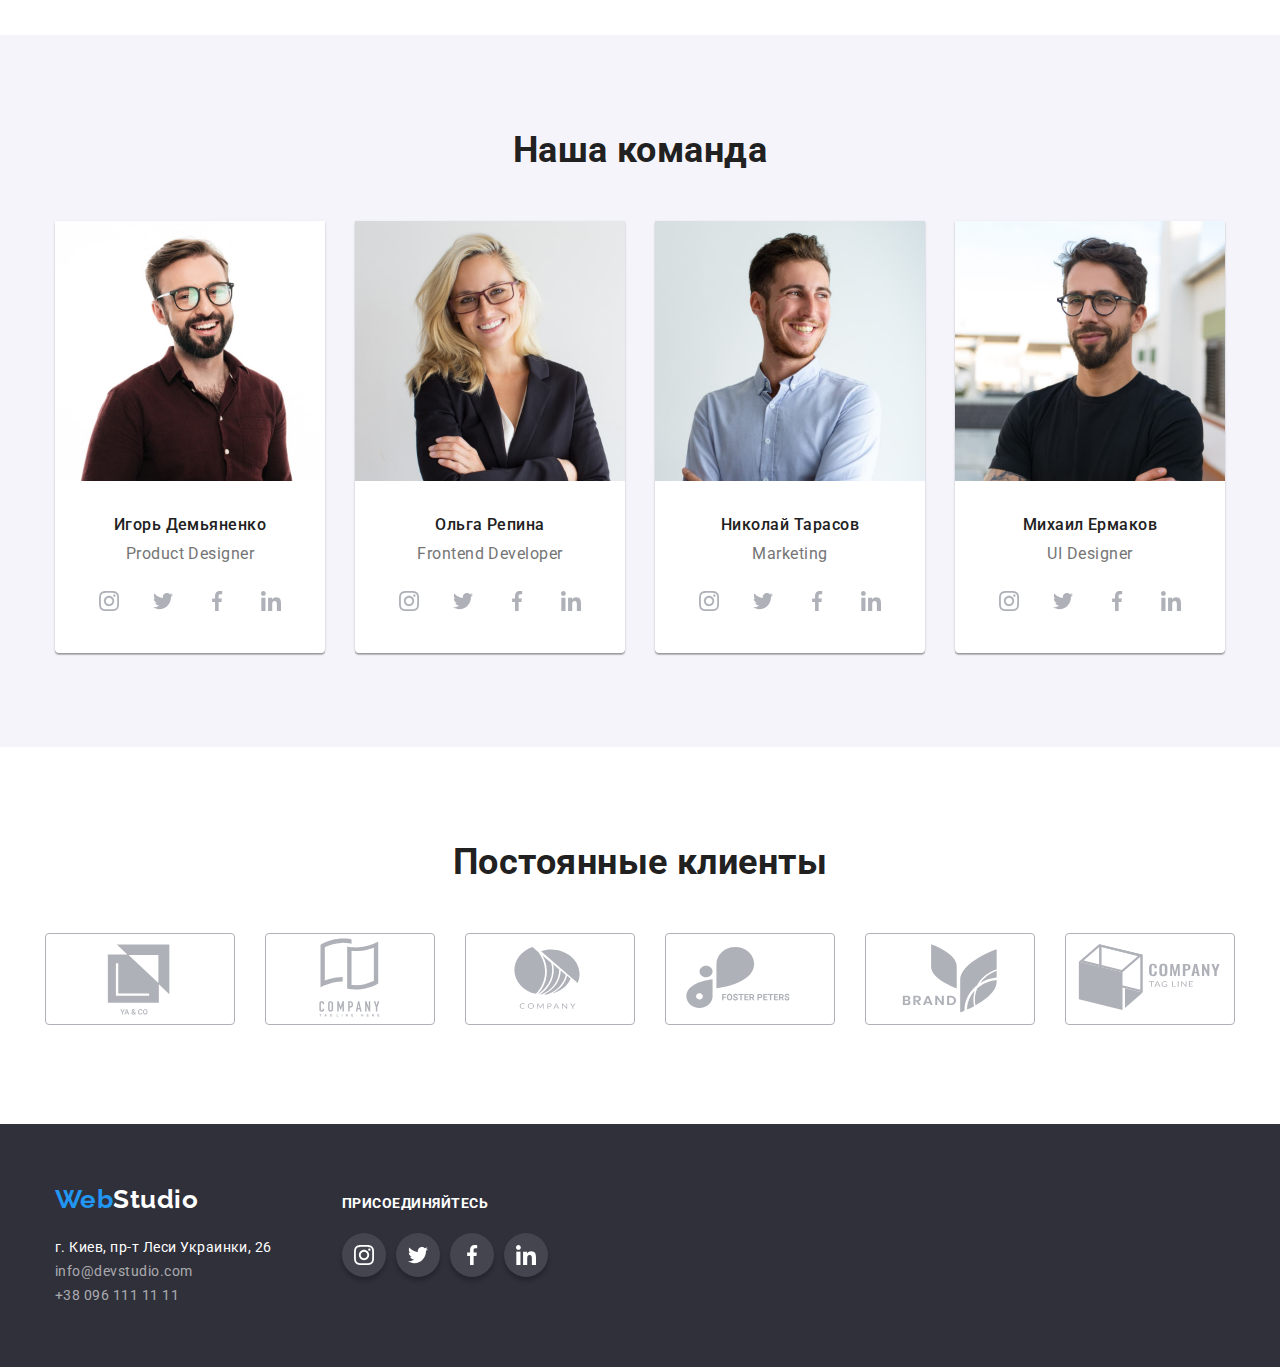
==== commit 2d0bb2cf: "HW-4 update" ====
--- a/index.html
+++ b/index.html
@@ -209,26 +209,26 @@
               <h3 class="team-name">Ольга Репина</h3>
               <p class="team-position">Frontend Developer</p>
               <ul class="social-net-list">
-                <li>
+                <li class="social-net-item">
                   <a class="social-link" href="http://www.instagram.com">
                     <svg class="social-net-icon" width="20" height="20">
                       <use href="./images/icons.svg#instagram"></use>
                     </svg>
                   </a>
                 </li>
-                <li>
+                <li class="social-net-item">
                   <a class="social-link" href="http://www.twitter.com"
                     ><svg class="social-net-icon" width="20" height="20">
                       <use href="./images/icons.svg#twitter"></use></svg
                   ></a>
                 </li>
-                <li>
+                <li class="social-net-item">
                   <a class="social-link" href="http://www.facebook.com"
                     ><svg class="social-net-icon" width="20" height="20">
                       <use href="./images/icons.svg#fb"></use></svg
                   ></a>
                 </li>
-                <li>
+                <li class="social-net-item">
                   <a class="social-link" href="http://www.linkedin.com"
                     ><svg class="social-net-icon" width="20" height="20">
                       <use href="./images/icons.svg#linkedin"></use></svg
@@ -243,26 +243,26 @@
               <h3 class="team-name">Николай Тарасов</h3>
               <p class="team-position">Marketing</p>
               <ul class="social-net-list">
-                <li>
+                <li class="social-net-item">
                   <a class="social-link" href="http://www.instagram.com">
                     <svg class="social-net-icon" width="20" height="20">
                       <use href="./images/icons.svg#instagram"></use>
                     </svg>
                   </a>
                 </li>
-                <li>
+                <li class="social-net-item">
                   <a class="social-link" href="http://www.twitter.com"
                     ><svg class="social-net-icon" width="20" height="20">
                       <use href="./images/icons.svg#twitter"></use></svg
                   ></a>
                 </li>
-                <li>
+                <li class="social-net-item">
                   <a class="social-link" href="http://www.facebook.com"
                     ><svg class="social-net-icon" width="20" height="20">
                       <use href="./images/icons.svg#fb"></use></svg
                   ></a>
                 </li>
-                <li>
+                <li class="social-net-item">
                   <a class="social-link" href="http://www.linkedin.com"
                     ><svg class="social-net-icon" width="20" height="20">
                       <use href="./images/icons.svg#linkedin"></use></svg
@@ -277,26 +277,26 @@
               <h3 class="team-name">Михаил Ермаков</h3>
               <p class="team-position">UI Designer</p>
               <ul class="social-net-list">
-                <li>
+                <li class="social-net-item">
                   <a class="social-link" href="http://www.instagram.com">
                     <svg class="social-net-icon" width="20" height="20">
                       <use href="./images/icons.svg#instagram"></use>
                     </svg>
                   </a>
                 </li>
-                <li>
+                <li class="social-net-item">
                   <a class="social-link" href="http://www.twitter.com"
                     ><svg class="social-net-icon" width="20" height="20">
                       <use href="./images/icons.svg#twitter"></use></svg
                   ></a>
                 </li>
-                <li>
+                <li class="social-net-item">
                   <a class="social-link" href="http://www.facebook.com"
                     ><svg class="social-net-icon" width="20" height="20">
                       <use href="./images/icons.svg#fb"></use></svg
                   ></a>
                 </li>
-                <li>
+                <li class="social-net-item">
                   <a class="social-link" href="http://www.linkedin.com"
                     ><svg class="social-net-icon" width="20" height="20">
                       <use href="./images/icons.svg#linkedin"></use></svg
@@ -317,33 +317,33 @@
         <ul class="custommers-list">
           <li class="custommers-item">
             <a class="custommers-link" href=""
-              ><svg class="custommers-icon" width="170" height="92">
+              ><svg class="custommers-icon" width="190" height="92">
                 <use href="./images/icons.svg#c1"></use></svg
             ></a>
           </li>
-          <li class="custommers-item"><a class="custommers-link" href=""
-              >
-            <svg class="custommers-icon" width="170" height="92">
-              <use href="./images/icons.svg#c2"></use>
-            </svg>
-          </li>
-          <li class="custommers-item"><a class="custommers-link" href=""
-              >
-            <svg class="custommers-icon" width="170" height="92">
-              <use href="./images/icons.svg#c3"></use>
-            </svg>
-          </li>
-          <li class="custommers-item"><a class="custommers-link" href=""
-              >
-            <svg class="custommers-icon" width="170" height="92">
-              <use href="./images/icons.svg#c4"></use>
-            </svg>
-          </li>
-          <li class="custommers-item"><a class="custommers-link" href=""
-              >
-            <svg class="custommers-icon" width="170" height="92">
-              <use href="./images/icons.svg#c5"></use>
-            </svg>
+          <li class="custommers-item">
+            <a class="custommers-link" href="">
+              <svg class="custommers-icon" width="170" height="92">
+                <use href="./images/icons.svg#c2"></use></svg
+            ></a>
+          </li>
+          <li class="custommers-item">
+            <a class="custommers-link" href="">
+              <svg class="custommers-icon" width="170" height="92">
+                <use href="./images/icons.svg#c3"></use></svg
+            ></a>
+          </li>
+          <li class="custommers-item">
+            <a class="custommers-link" href="">
+              <svg class="custommers-icon" width="170" height="92">
+                <use href="./images/icons.svg#c4"></use></svg
+            ></a>
+          </li>
+          <li class="custommers-item">
+            <a class="custommers-link" href="">
+              <svg class="custommers-icon" width="170" height="92">
+                <use href="./images/icons.svg#c5"></use></svg
+            ></a>
           </li>
           <li class="custommers-item">
             <svg class="custommers-icon" width="170" height="92">
@@ -358,83 +358,74 @@
     <footer class="footer">
       <div class="container">
         <div class="footer-position">
-      <div class="footer-contacts">
-        <a class="footer-logo" href="./index.html"
-          >Web<span class="footer-studio">Studio</span></a>
-        <address class="address">
-          <div class="footer-position"> 
-          <ul class="address-list">
-            <li class="address-item">
-              <a
-                class="address-link"
-                href="https://goo.gl/maps/VYnGPaPWPmDUomws7"
-                target="_blank"
-                rel="noopener nofollow no referrer"
-              >
-                г. Киев, пр-т Леси Украинки, 26</a
-              >
-            </li>
-            <li class="address-item">
-              <a class="footer-mail" href="mailto:info@devstudio.com"
-                >info@devstudio.com</a
-              >
-            </li>
-            <li class="address-item">
-              <a class="footer-tel" href="tel:+380961111111"
-                >+38 096 111 11 11</a
-              >
-            </li>
-          </ul>
+          <div class="footer-contacts">
+            <a class="footer-logo" href="./index.html"
+              >Web<span class="footer-studio">Studio</span></a
+            >
+            <address class="address">
+              <div class="footer-position">
+                <ul class="address-list">
+                  <li class="address-item">
+                    <a
+                      class="address-link"
+                      href="https://goo.gl/maps/VYnGPaPWPmDUomws7"
+                      target="_blank"
+                      rel="noopener nofollow no referrer"
+                    >
+                      г. Киев, пр-т Леси Украинки, 26</a
+                    >
+                  </li>
+                  <li class="address-item">
+                    <a class="footer-mail" href="mailto:info@devstudio.com"
+                      >info@devstudio.com</a
+                    >
+                  </li>
+                  <li class="address-item">
+                    <a class="footer-tel" href="tel:+380961111111"
+                      >+38 096 111 11 11</a
+                    >
+                  </li>
+                </ul>
+              </div>
+            </address>
           </div>
-        </address>
-      </div>
-
-<!-- ===== JOIN ===== -->
-
-      <div class="footer-join">
-        <p class="join-title">Присоединяйтесь</p>
-  <ul class="join-list">
-  <li class="join-list-item">
-    <a class="join-link" 
-    href="http://www.instagram.com">
-    <svg class="join-icon" width="20" height="20">
-      <use href="./images/icons.svg#insta">
-      </use>
-    </svg>
-  </a>
-  </li>
-  <li class="join-list-item">
-    <a class="join-link" 
-    href="http://www.twitter.com">
-    <svg class="join-icon" width="20" height="20">
-      <use href="./images/icons.svg#twtr">
-      </use>
-    </svg>
-  </a>
-  </li>
-  <li class="join-list-item">
-    <a class="join-link" 
-    href="http://www.facebook.com">
-    <svg class="join-icon" width="20" height="20">
-      <use href="./images/icons.svg#facebook">
-      </use>
-    </svg>
-  </a>
-</li>
-  <li class="join-list-item">
-    <a class="join-link" 
-    href="http://www.linkedin.com">
-    <svg class="join-icon" width="20" height="20">
-      <use href="./images/icons.svg#in">
-
-      </use>
-    </svg>
-  </a>
-</li>
-</ul>
-</div>
-      </div>
-      </div>
+
+          <!-- ===== JOIN ===== -->
+
+          <div class="footer-join">
+            <p class="join-title">Присоединяйтесь</p>
+            <ul class="join-list">
+              <li class="join-list-item">
+                <a class="join-link" href="http://www.instagram.com">
+                  <svg class="join-icon" width="20" height="20">
+                    <use href="./images/icons.svg#insta"></use>
+                  </svg>
+                </a>
+              </li>
+              <li class="join-list-item">
+                <a class="join-link" href="http://www.twitter.com">
+                  <svg class="join-icon" width="20" height="20">
+                    <use href="./images/icons.svg#twtr"></use>
+                  </svg>
+                </a>
+              </li>
+              <li class="join-list-item">
+                <a class="join-link" href="http://www.facebook.com">
+                  <svg class="join-icon" width="20" height="20">
+                    <use href="./images/icons.svg#facebook"></use>
+                  </svg>
+                </a>
+              </li>
+              <li class="join-list-item">
+                <a class="join-link" href="http://www.linkedin.com">
+                  <svg class="join-icon" width="20" height="20">
+                    <use href="./images/icons.svg#in"></use>
+                  </svg>
+                </a>
+              </li>
+            </ul>
+          </div>
+        </div>
       </div>
     </footer>
   </body>
--- a/css/styles.css
+++ b/css/styles.css
@@ -276,6 +276,7 @@
 
 .clients-icon {
   max-width: 70px;
+  background-color: #f5f4fa;
 }
 
 /* ======= ABOUT ======= */
@@ -354,26 +355,26 @@
   padding-top: 30px;
   padding-bottom: 30px;
 }
+
+/* =======      SOCIALS       ======= */
+
 .social-net-list {
   display: flex;
   justify-content: center;
   align-items: center;
 }
+.social-net-item {
+  margin-right: 10px;
+}
+.social-net-item:last-child {
+  margin-right: 0;
+}
 
 .social-net-icon {
   display: flex;
   justify-content: center;
   align-items: center;
-}
-
-.social-net-icon {
   fill: var(--svg-fill);
-}
-
-.social-net-icon:hover,
-.social-net-icon:focus {
-  background-color: var(--accent-color);
-  fill: var(--bg-color);
 }
 
 .social-link:hover,
@@ -382,6 +383,11 @@
   border-radius: 50%;
 }
 
+.social-link:hover .social-net-icon,
+.social-link:focus .social-net-icon {
+  fill: var(--bg-color);
+}
+
 .social-link {
   display: flex;
   justify-content: center;
@@ -440,12 +446,6 @@
   padding-top: 60px;
   padding-bottom: 60px;
 }
-
-/* .footer-contacts {
-  display: flex;
-  justify-content: center;
-  align-items: baseline;
-} */
 
 .footer-logo {
   font-family: "Raleway";
@@ -517,7 +517,7 @@
   font-size: 14px;
   line-height: calc(60 / 44);
   text-transform: uppercase;
-  margin-bottom: 30px;
+  margin-bottom: 20px;
 }
 
 .join-list {
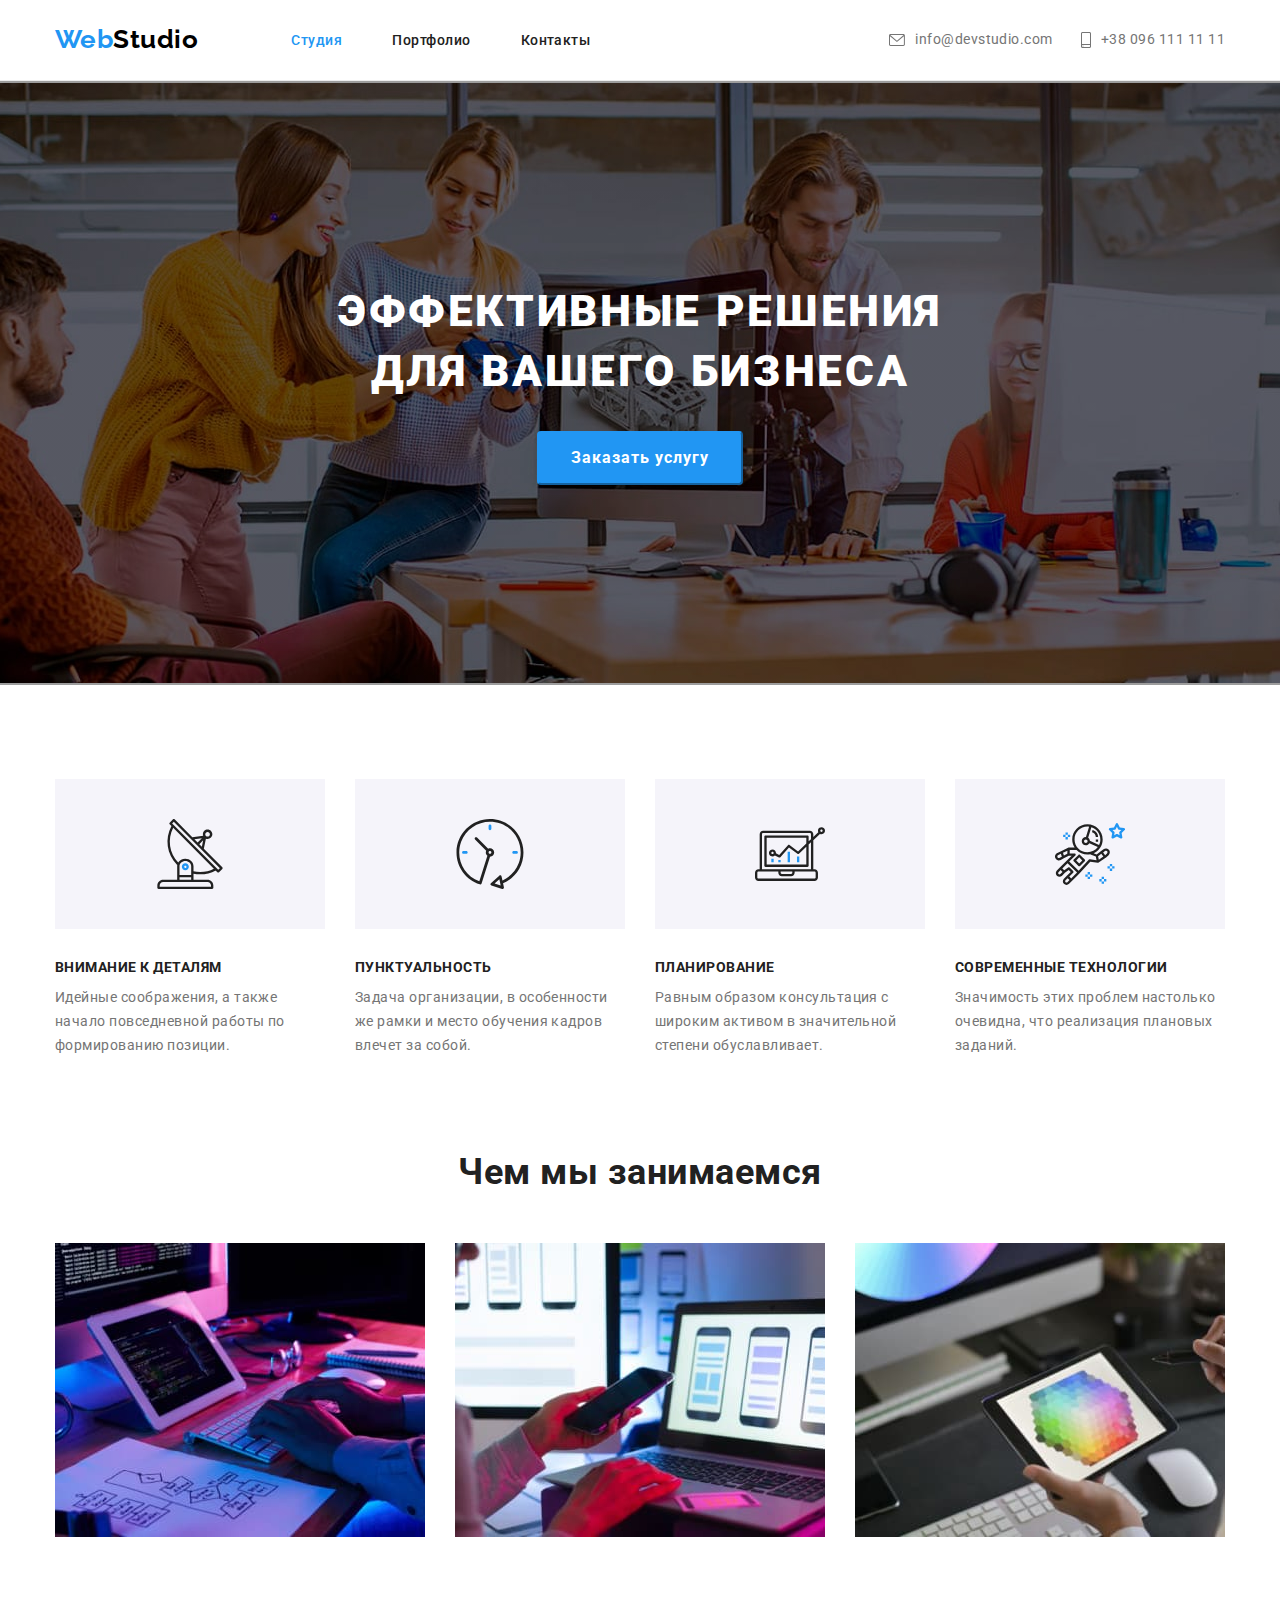
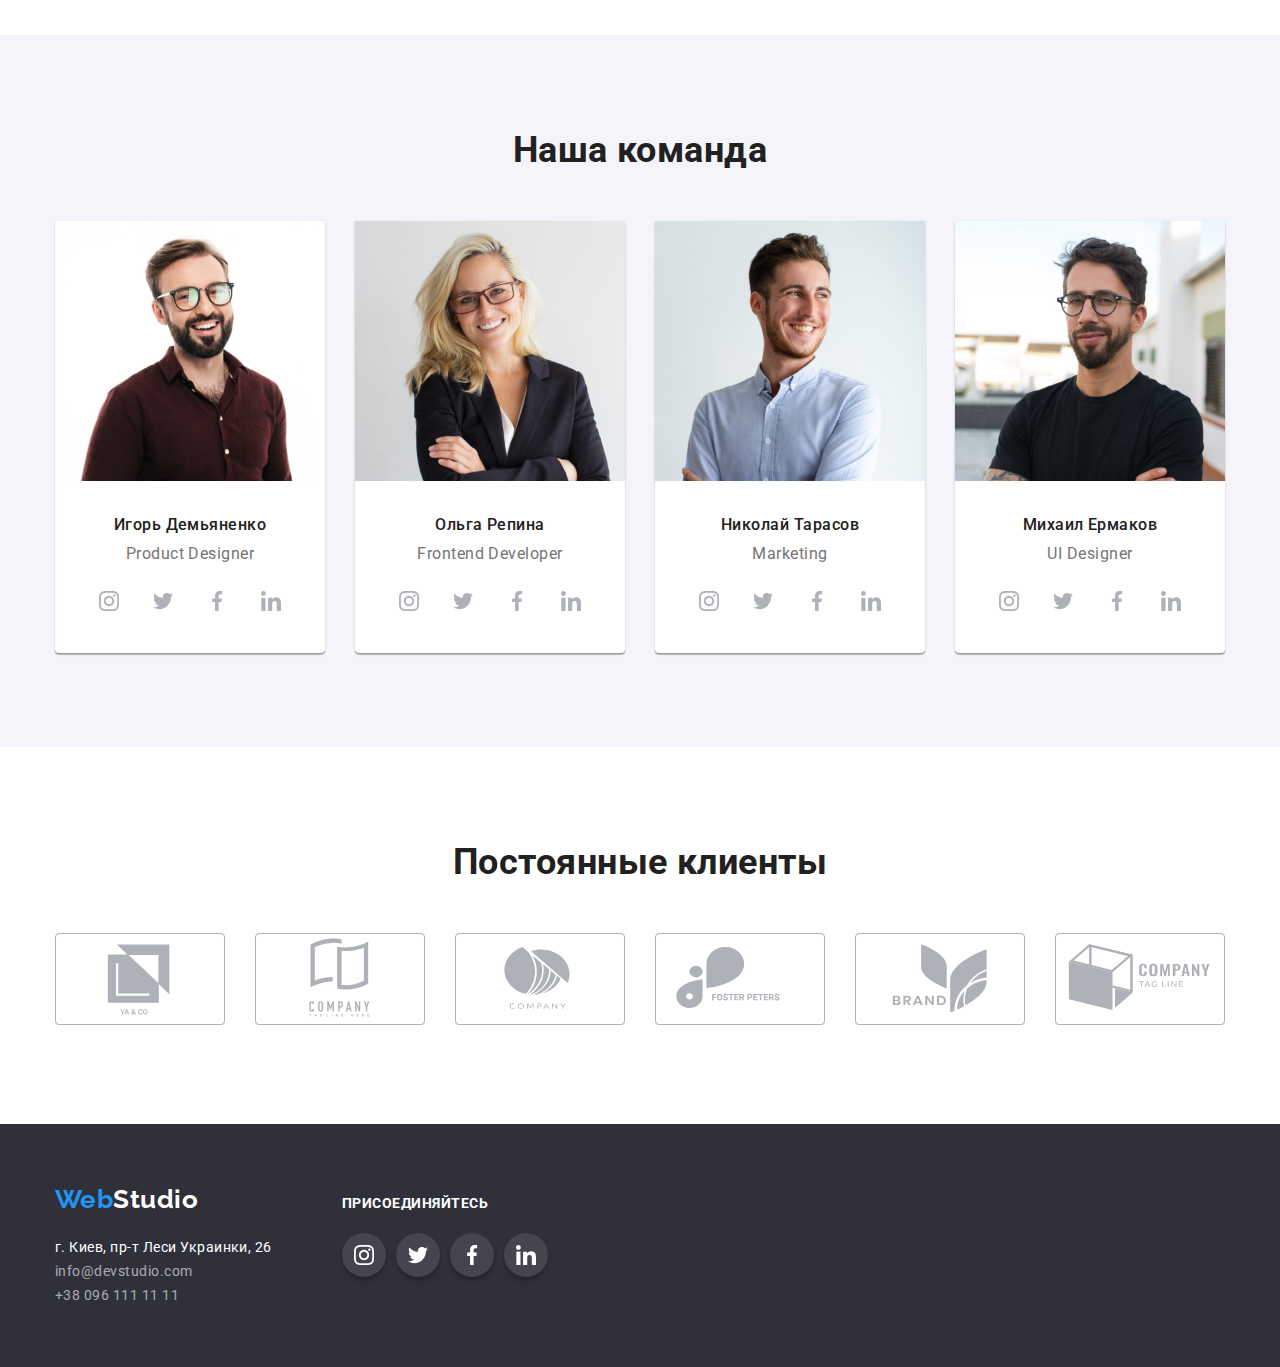
==== commit 0bb8fac1: "HW-4 update" ====
--- a/index.html
+++ b/index.html
@@ -317,36 +317,36 @@
         <ul class="custommers-list">
           <li class="custommers-item">
             <a class="custommers-link" href=""
-              ><svg class="custommers-icon" width="190" height="92">
+              ><svg class="custommers-icon" width="106" height="60">
                 <use href="./images/icons.svg#c1"></use></svg
             ></a>
           </li>
           <li class="custommers-item">
             <a class="custommers-link" href="">
-              <svg class="custommers-icon" width="170" height="92">
+              <svg class="custommers-icon" width="106" height="60">
                 <use href="./images/icons.svg#c2"></use></svg
             ></a>
           </li>
           <li class="custommers-item">
             <a class="custommers-link" href="">
-              <svg class="custommers-icon" width="170" height="92">
+              <svg class="custommers-icon" width="106" height="60">
                 <use href="./images/icons.svg#c3"></use></svg
             ></a>
           </li>
           <li class="custommers-item">
             <a class="custommers-link" href="">
-              <svg class="custommers-icon" width="170" height="92">
+              <svg class="custommers-icon" width="106" height="60">
                 <use href="./images/icons.svg#c4"></use></svg
             ></a>
           </li>
           <li class="custommers-item">
             <a class="custommers-link" href="">
-              <svg class="custommers-icon" width="170" height="92">
+              <svg class="custommers-icon" width="106" height="60">
                 <use href="./images/icons.svg#c5"></use></svg
             ></a>
           </li>
           <li class="custommers-item">
-            <svg class="custommers-icon" width="170" height="92">
+            <svg class="custommers-icon" width="106" height="60">
               <use href="./images/icons.svg#c6"></use>
             </svg>
           </li>
--- a/css/styles.css
+++ b/css/styles.css
@@ -431,6 +431,8 @@
   fill: var(--svg-fill);
   border: 1px solid var(--svg-fill);
   border-radius: 4px;
+  width: 170px;
+  height: 92px;
 }
 
 .custommers-icon:hover,
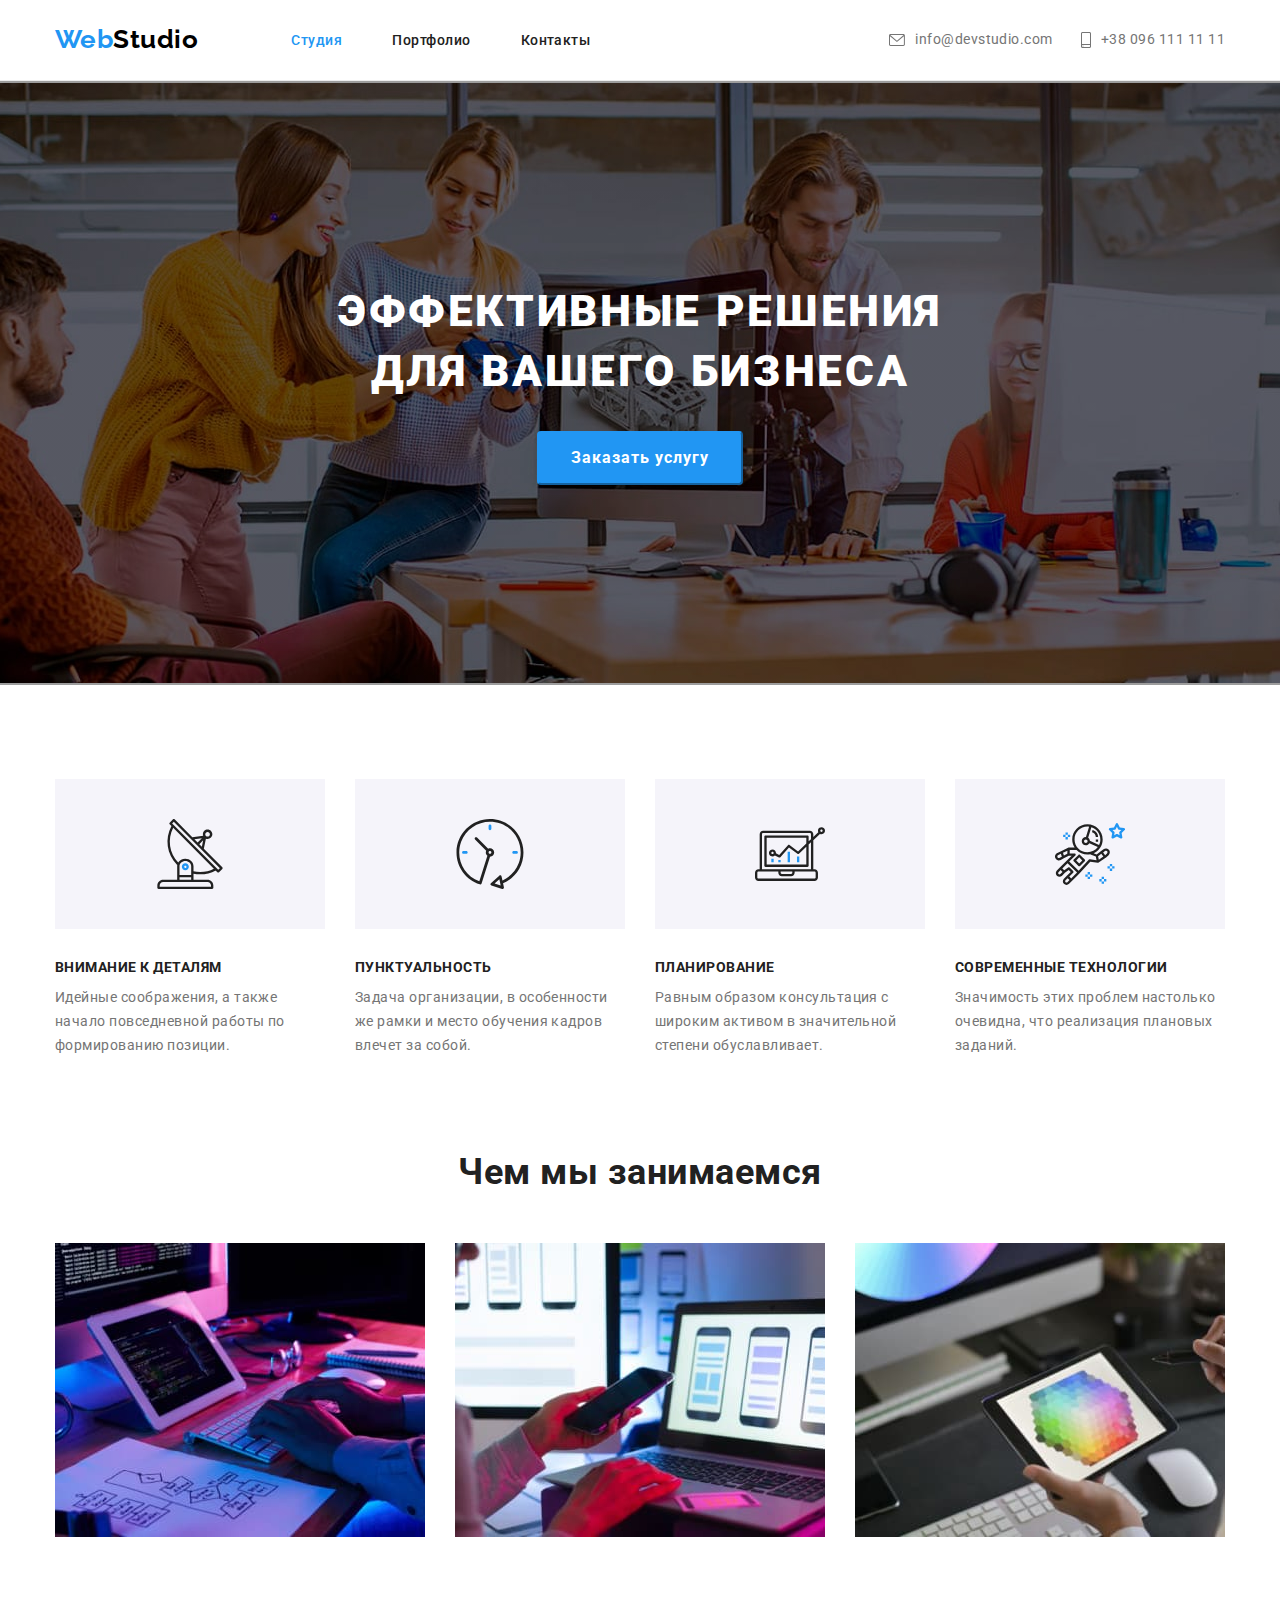
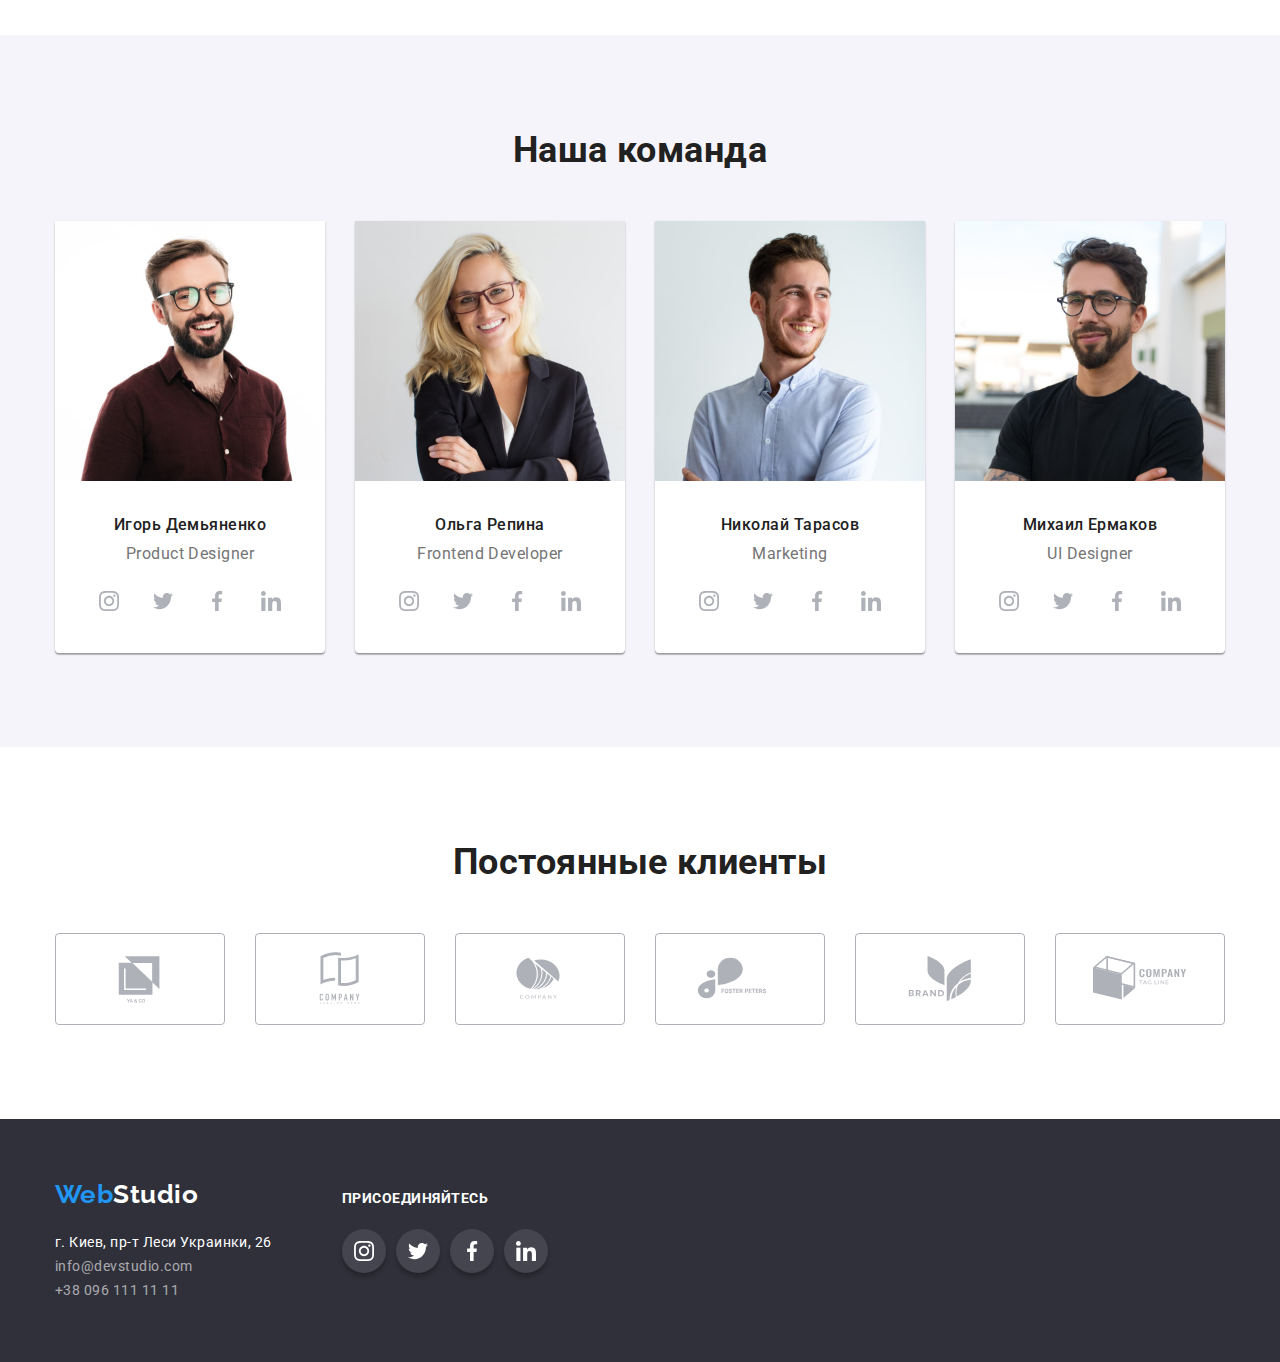
==== commit 8984577b: "HW-4" ====
--- a/index.html
+++ b/index.html
@@ -346,9 +346,11 @@
             ></a>
           </li>
           <li class="custommers-item">
-            <svg class="custommers-icon" width="106" height="60">
-              <use href="./images/icons.svg#c6"></use>
-            </svg>
+            <a class="custommers-link" href="">
+              <svg class="custommers-icon" width="106" height="60">
+                <use href="./images/icons.svg#c6"></use>
+              </svg>
+            </a>
           </li>
         </ul>
       </div>
--- a/css/styles.css
+++ b/css/styles.css
@@ -429,16 +429,27 @@
 }
 .custommers-icon {
   fill: var(--svg-fill);
+}
+
+.custommers-link:hover,
+.custommers-link:focus {
+  color: var(--accent-color);
+  border-color: var(--accent-color);
+}
+
+.custommers-link:hover .custommers-icon,
+.custommers-link:focus .custommers-icon {
+  fill: var(--accent-color);
+}
+
+.custommers-link {
   border: 1px solid var(--svg-fill);
   border-radius: 4px;
   width: 170px;
   height: 92px;
-}
-
-.custommers-icon:hover,
-.custommers-icon:focus {
-  border-color: var(--accent-color);
-  fill: var(--accent-color);
+  display: flex;
+  justify-content: center;
+  align-items: center;
 }
 
 /* ======= Footer ======= */
